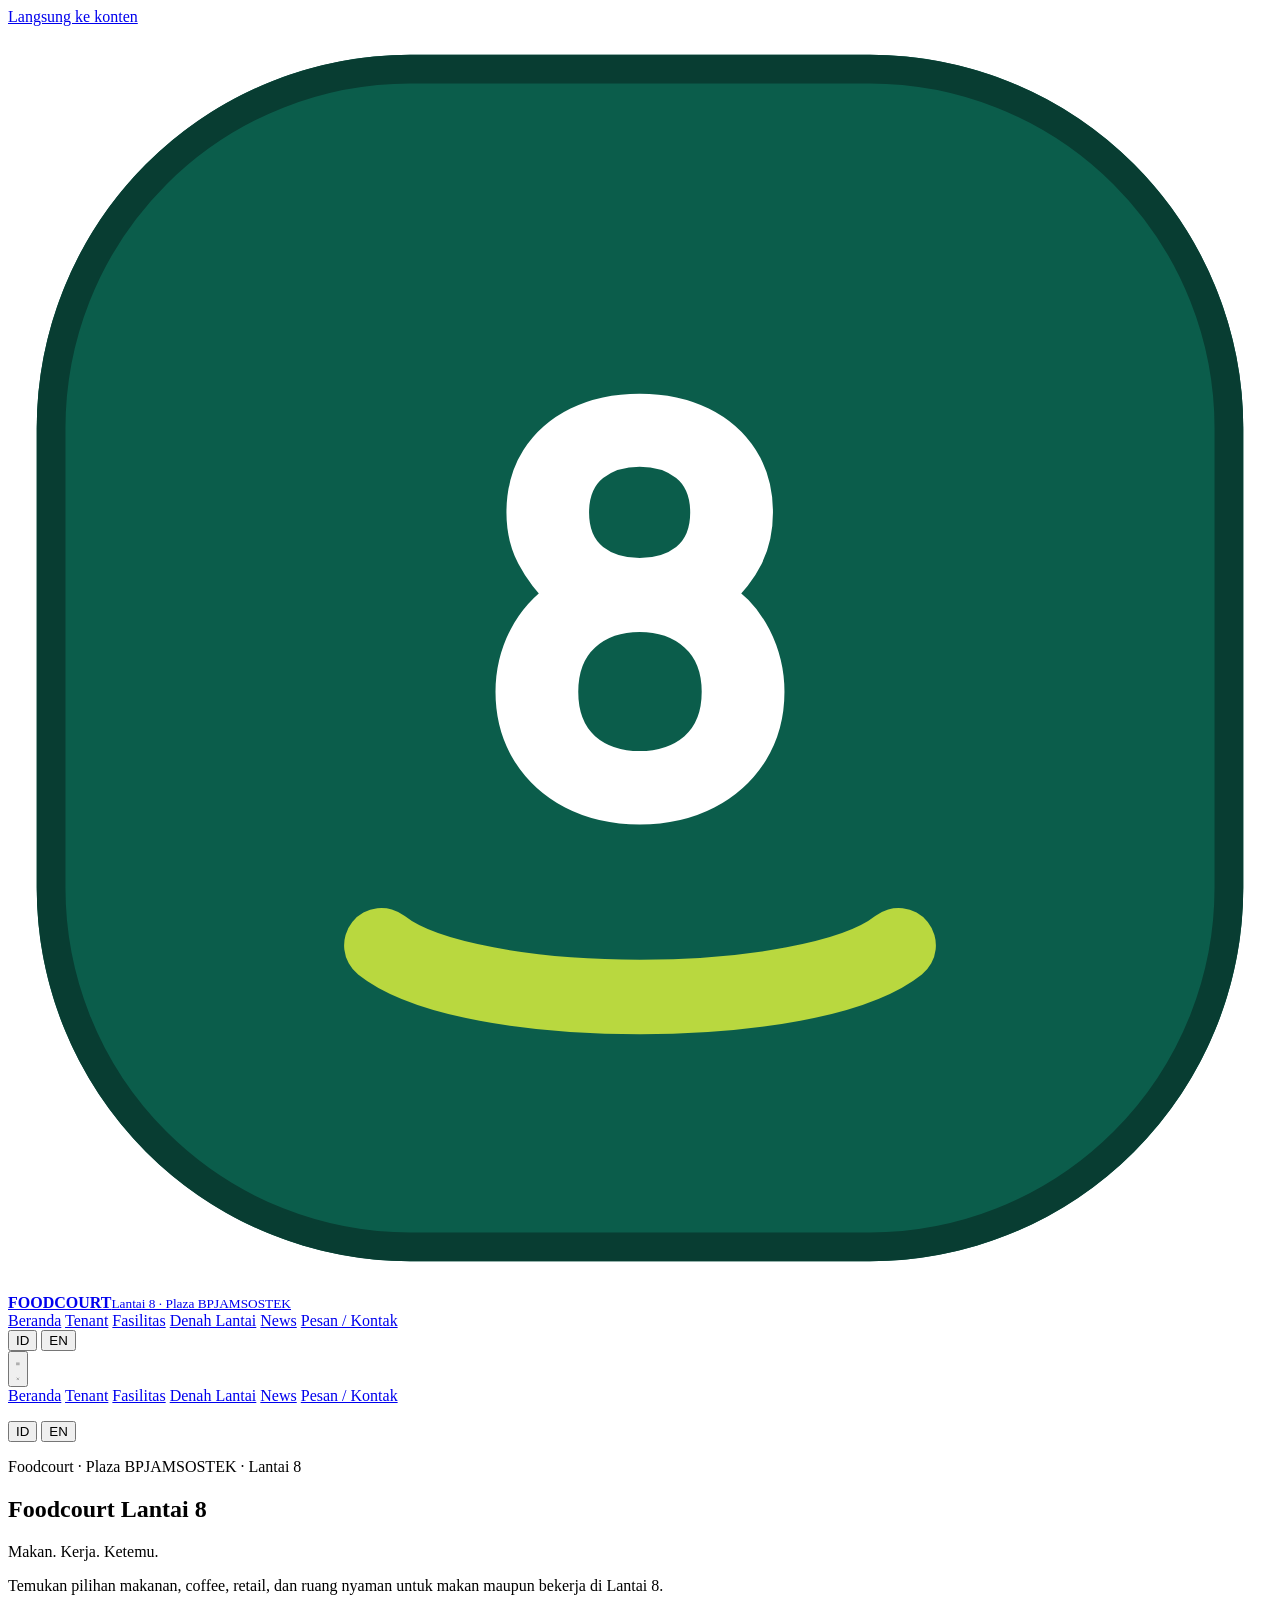
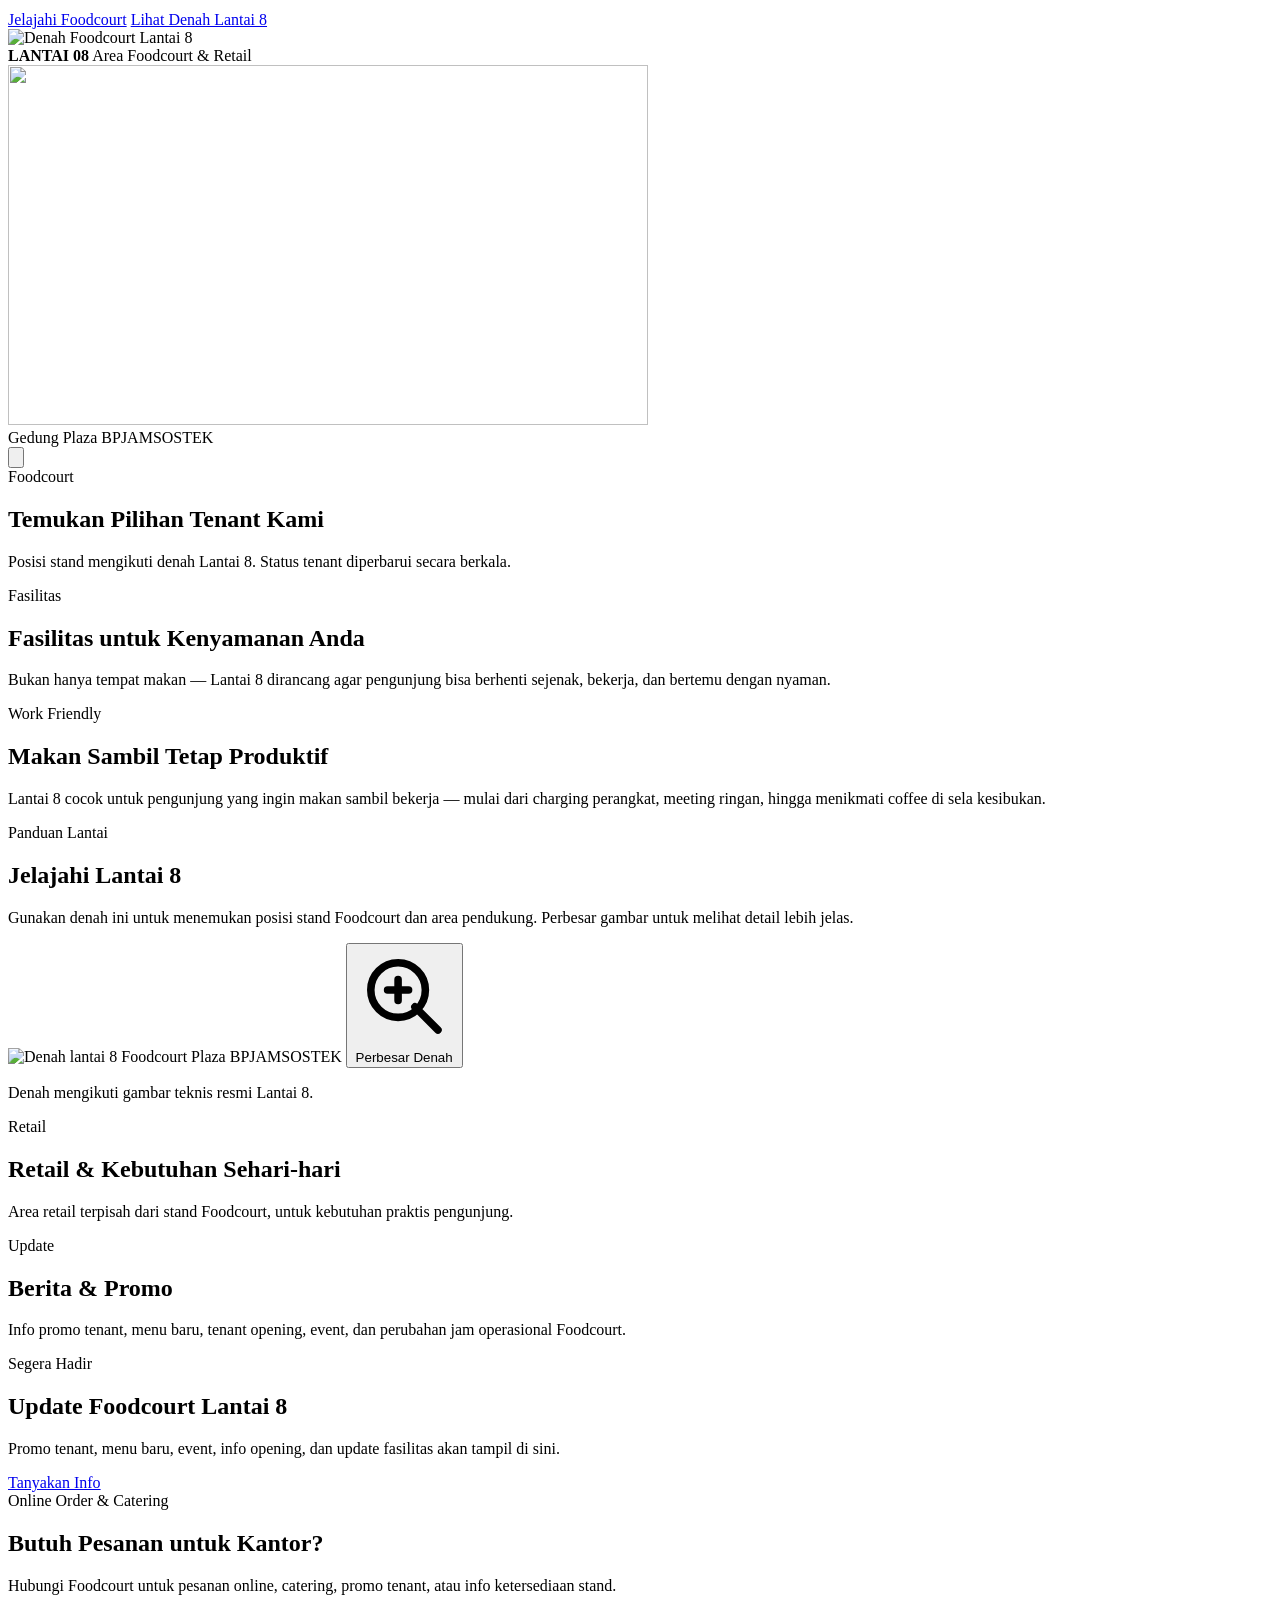
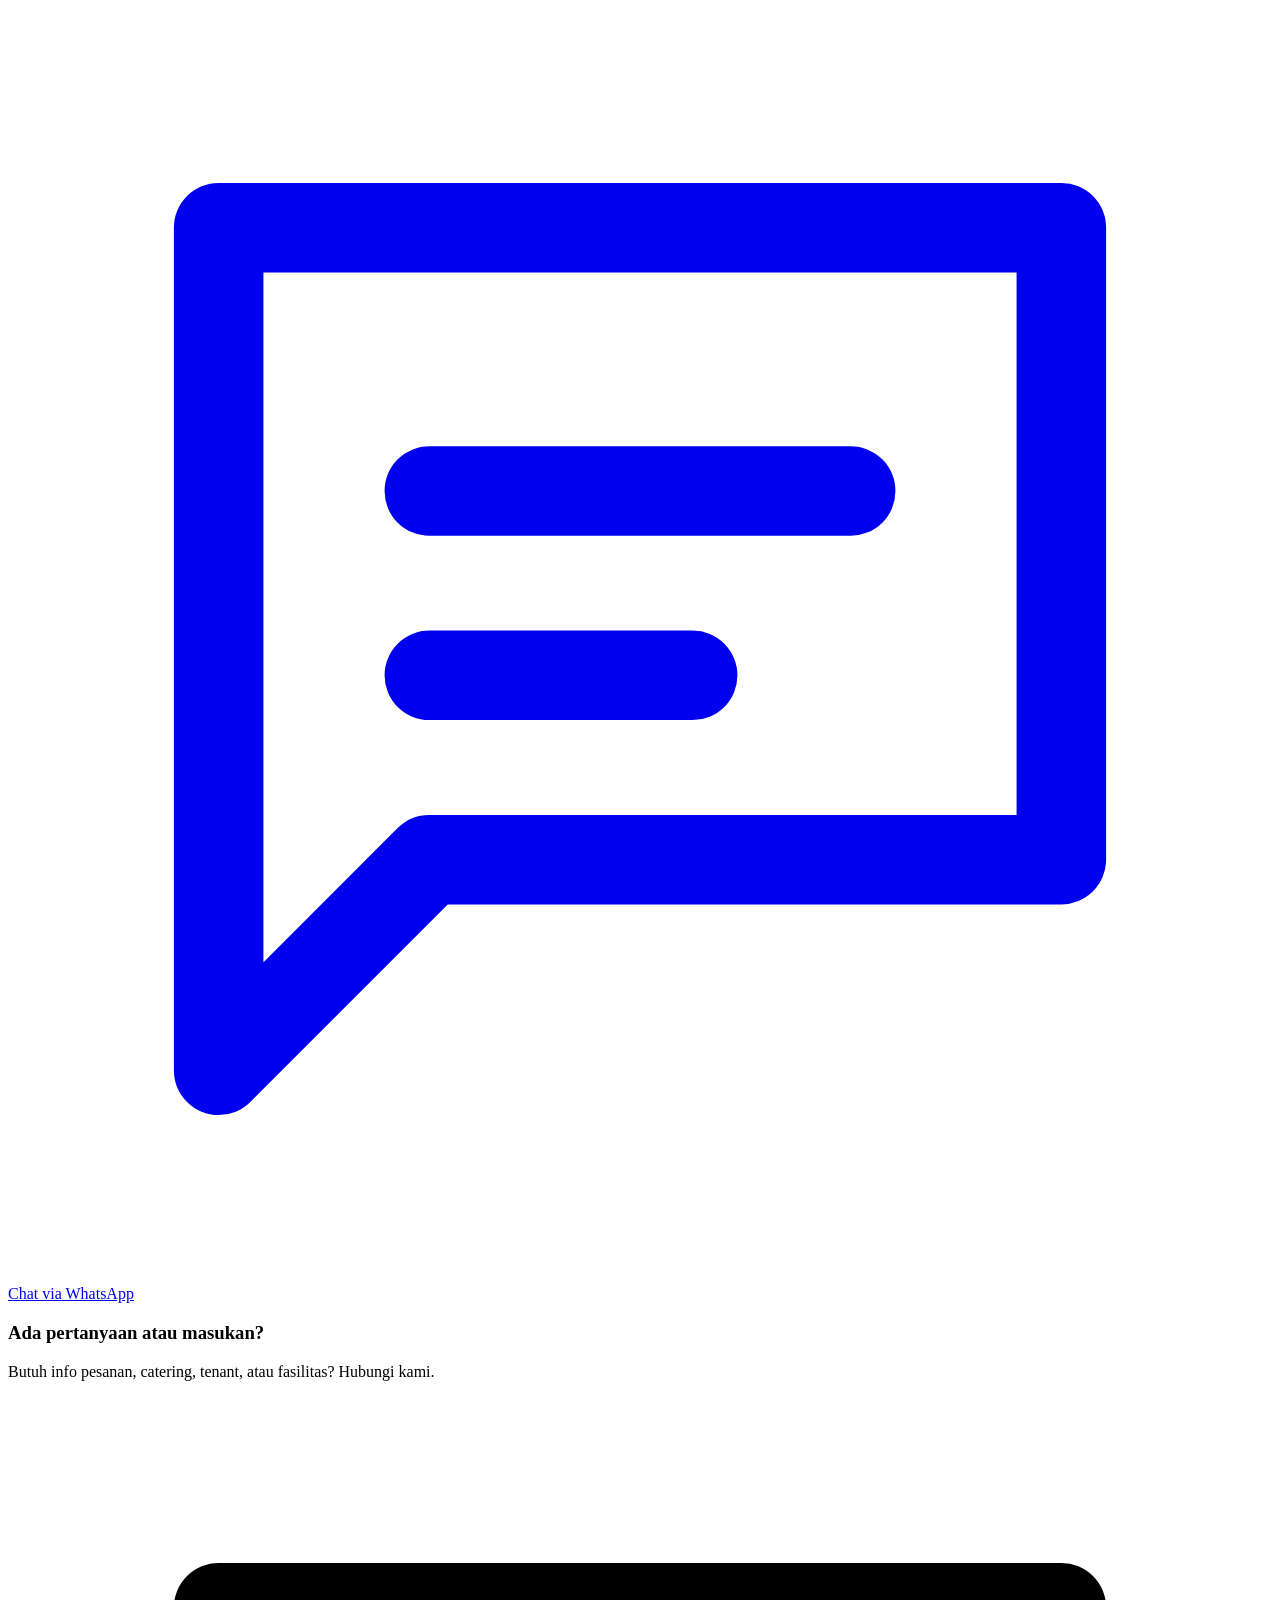
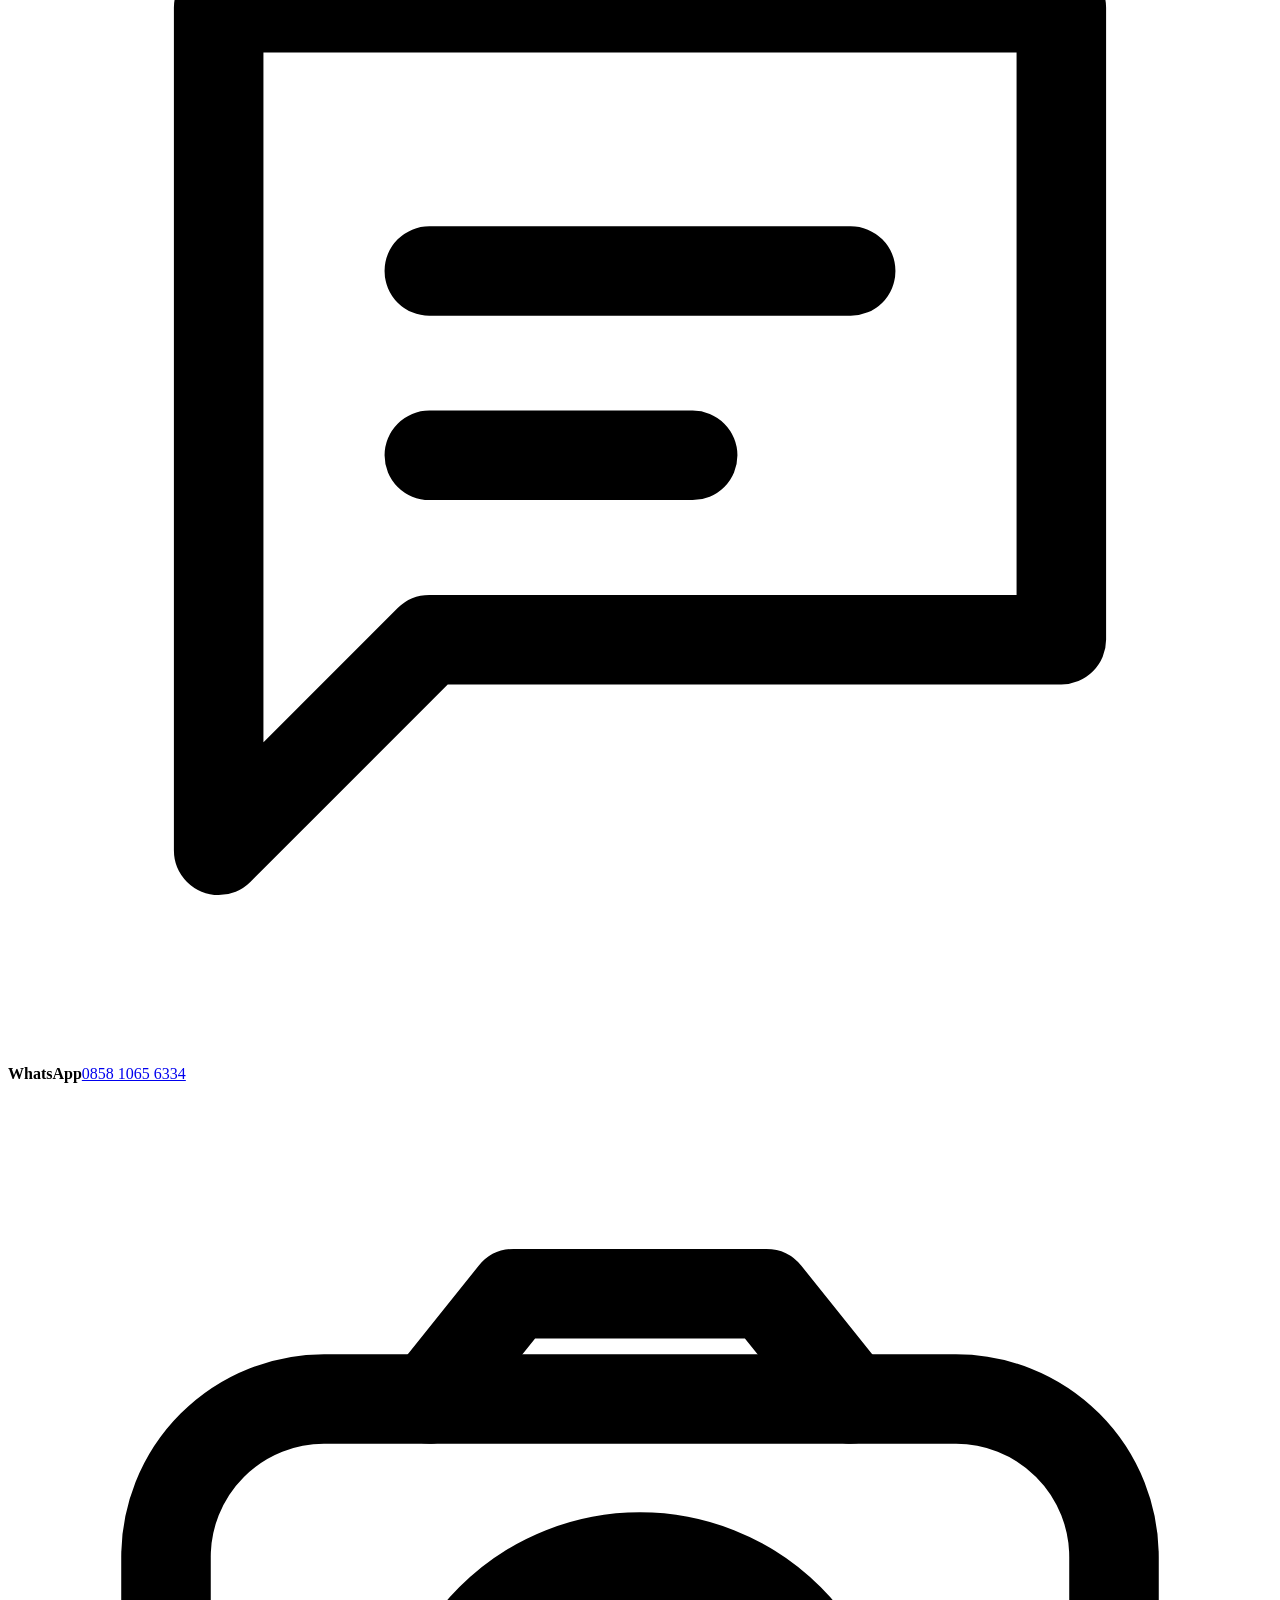
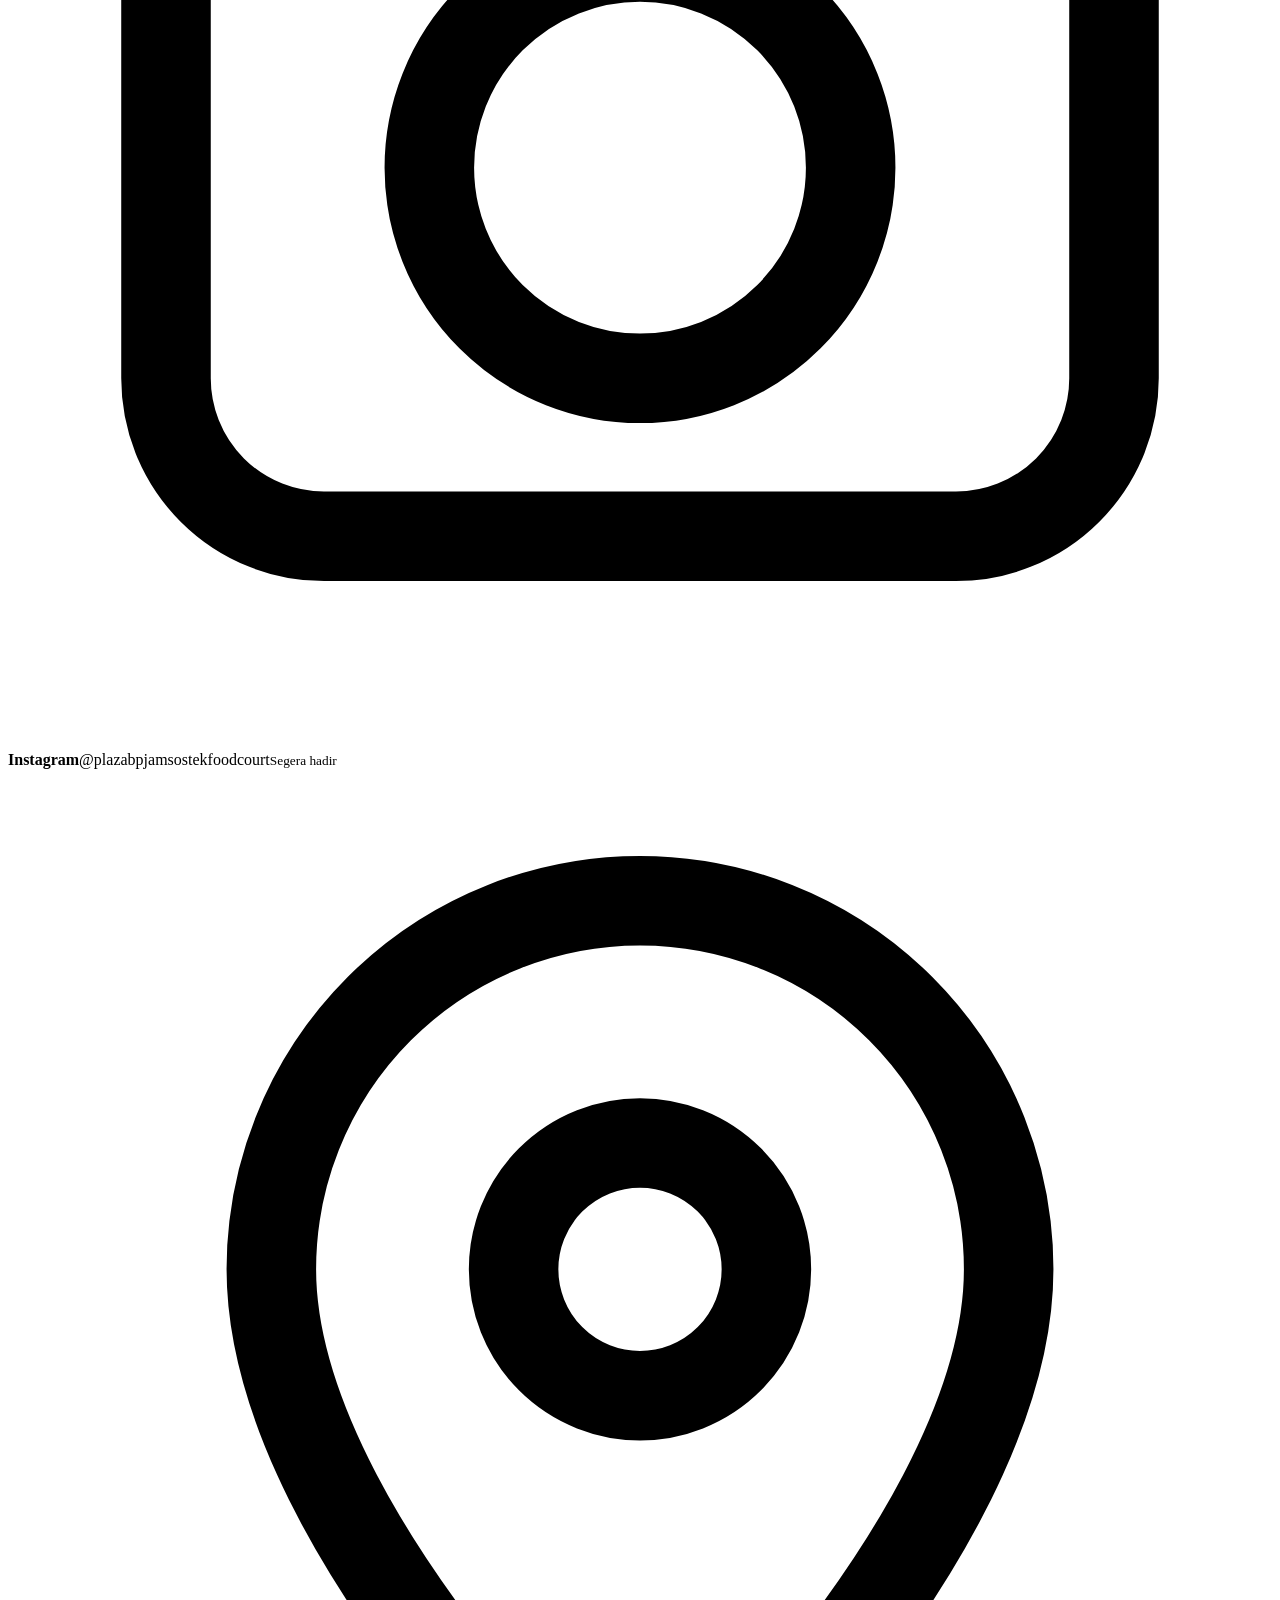
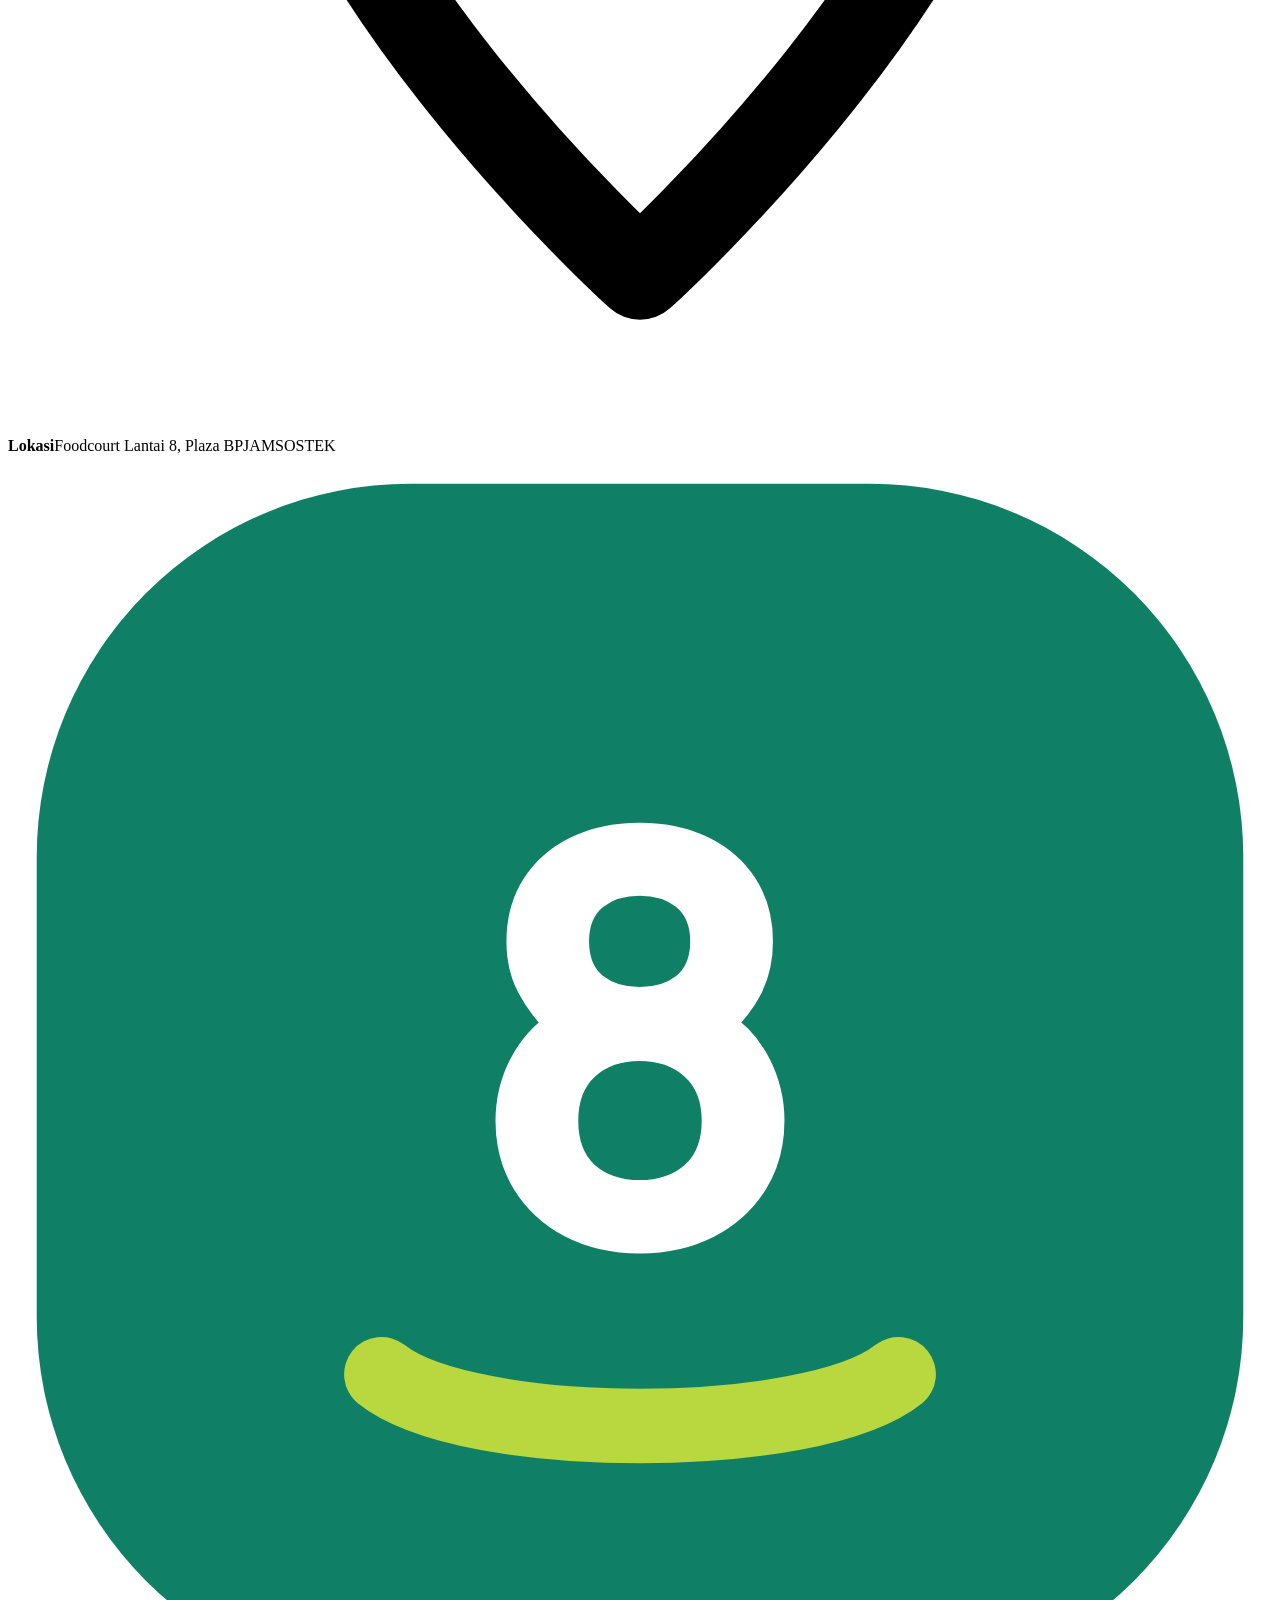
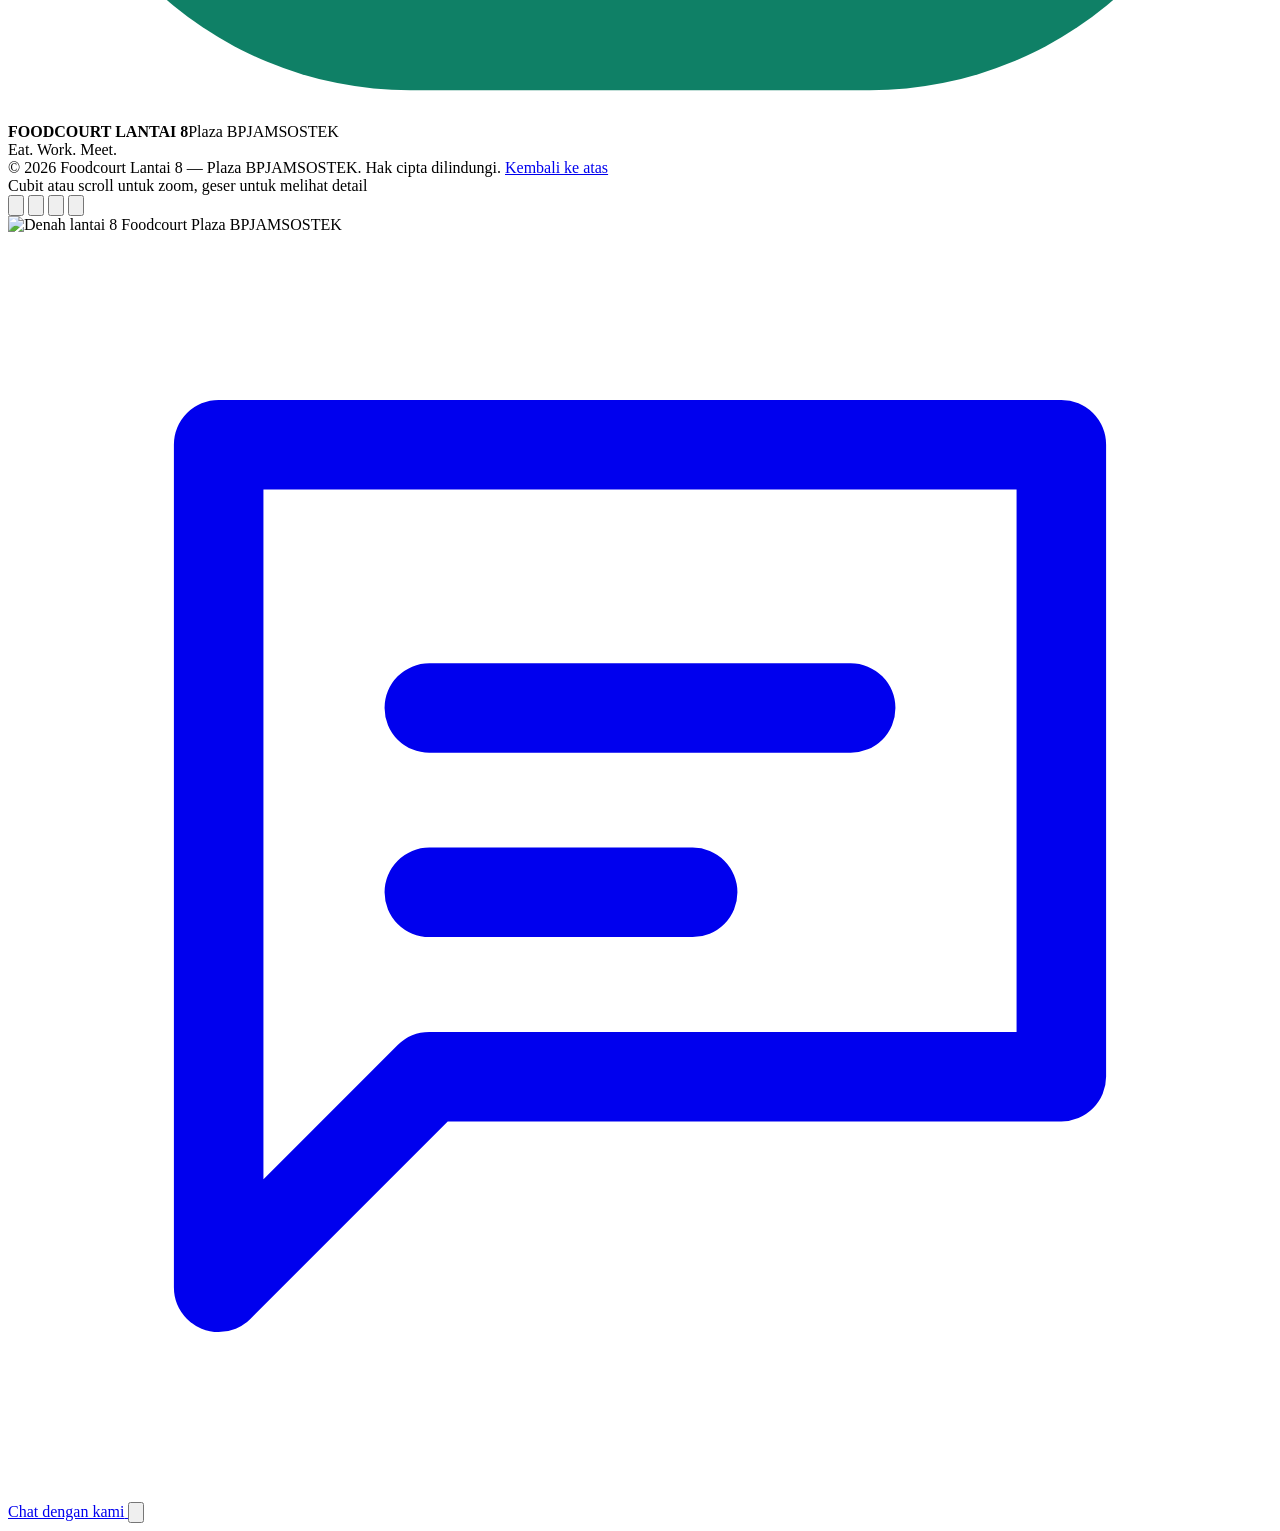
==== index.html @ 745da777 "Add files via upload" ====
<!doctype html>
<html lang="id">
<head>
<meta charset="UTF-8">
<meta name="viewport" content="width=device-width, initial-scale=1">
<meta name="theme-color" content="#0b5d4b">
<title>Foodcourt Lantai 8 | Plaza BPJAMSOSTEK</title>
<meta name="description" content="Temukan pilihan makanan, coffee, retail, dan ruang nyaman untuk makan maupun bekerja di Foodcourt Lantai 8, Plaza BPJAMSOSTEK.">

<meta property="og:type" content="website">
<meta property="og:title" content="Foodcourt Lantai 8 | Plaza BPJAMSOSTEK">
<meta property="og:description" content="Temukan pilihan makanan, coffee, retail, dan ruang nyaman untuk makan maupun bekerja di Foodcourt Lantai 8, Plaza BPJAMSOSTEK.">
<meta property="og:image" content="assets/og-image.jpg">
<meta property="og:locale" content="id_ID">
<meta property="og:locale:alternate" content="en_US">
<meta name="twitter:card" content="summary_large_image">
<meta name="twitter:title" content="Foodcourt Lantai 8 | Plaza BPJAMSOSTEK">
<meta name="twitter:description" content="Discover a variety of food, coffee, retail, and comfortable spaces to eat, work, and unwind on Level 8, Plaza BPJAMSOSTEK.">
<meta name="twitter:image" content="assets/og-image.jpg">

<link rel="icon" type="image/svg+xml" href="assets/favicon.svg">
<link rel="icon" type="image/png" sizes="32x32" href="assets/favicon-32.png">
<link rel="icon" type="image/png" sizes="192x192" href="assets/favicon-192.png">
<link rel="apple-touch-icon" href="assets/apple-touch-icon.png">

<link rel="preconnect" href="https://fonts.googleapis.com">
<link rel="preconnect" href="https://fonts.gstatic.com" crossorigin>
<link href="https://fonts.googleapis.com/css2?family=DM+Sans:wght@400;500;700&family=Manrope:wght@700;800&display=swap" rel="stylesheet">
<link rel="stylesheet" href="css/style.css">
</head>
<body>
<a class="skip-link" href="#main-content" data-i18n="skipLink">Langsung ke konten</a>

<header class="site-header">
  <div class="wrap nav">
    <a class="brand" href="#home" aria-label="Foodcourt Lantai 8">
      <svg class="mark" viewBox="0 0 44 44" xmlns="http://www.w3.org/2000/svg" aria-hidden="true">
        <rect x="1" y="1" width="42" height="42" rx="13" fill="#0b5d4b"/>
        <rect x="1.5" y="1.5" width="41" height="41" rx="12.5" fill="none" stroke="#083d32" stroke-width="1"/>
        <text x="22" y="27.5" text-anchor="middle" font-family="Manrope, sans-serif" font-weight="800" font-size="20" fill="#ffffff">8</text>
        <path d="M13 32c3 2.4 15 2.4 18 0" stroke="#b9d83f" stroke-width="2.6" stroke-linecap="round" fill="none"/>
      </svg>
      <span class="brand-text"><b>FOODCOURT</b><small data-i18n="hero.title">Lantai 8 · Plaza BPJAMSOSTEK</small></span>
    </a>

    <nav class="navLinks" aria-label="Main navigation">
      <a class="navLink" data-section="home" href="#home" data-i18n="nav.home">Beranda</a>
      <a class="navLink" data-section="tenants" href="#tenants" data-i18n="nav.tenants">Tenant</a>
      <a class="navLink" data-section="facilities" href="#facilities" data-i18n="nav.facilities">Fasilitas</a>
      <a class="navLink" data-section="floor" href="#floor" data-i18n="nav.floorGuide">Denah Lantai</a>
      <a class="navLink" data-section="news" href="#news" data-i18n="nav.news">News</a>
      <a class="btn primary" href="#contact" data-i18n="nav.contact">Pesan / Kontak</a>
    </nav>

    <div class="navRight">
      <div class="langSwitch" role="group" aria-label="Language / Bahasa">
        <button class="langBtn" type="button" data-lang="id" aria-pressed="true">ID</button>
        <button class="langBtn" type="button" data-lang="en" aria-pressed="false">EN</button>
      </div>
      <button class="hamb" type="button" id="hambBtn" aria-expanded="false" aria-controls="mobileNav" data-i18n-aria="nav.openMenu" aria-label="Buka menu navigasi">
        <svg class="icon icon-menu" viewBox="0 0 24 24" fill="none" stroke="currentColor" stroke-width="1.8" stroke-linecap="round"><line x1="3" y1="6" x2="21" y2="6"/><line x1="3" y1="12" x2="21" y2="12"/><line x1="3" y1="18" x2="21" y2="18"/></svg>
        <svg class="icon icon-close" viewBox="0 0 24 24" fill="none" stroke="currentColor" stroke-width="1.8" stroke-linecap="round"><line x1="6" y1="6" x2="18" y2="18"/><line x1="18" y1="6" x2="6" y2="18"/></svg>
      </button>
    </div>
  </div>
</header>

<nav id="mobileNav" aria-label="Mobile navigation">
  <a href="#home" data-i18n="nav.home">Beranda</a>
  <a href="#tenants" data-i18n="nav.tenants">Tenant</a>
  <a href="#facilities" data-i18n="nav.facilities">Fasilitas</a>
  <a href="#floor" data-i18n="nav.floorGuide">Denah Lantai</a>
  <a href="#news" data-i18n="nav.news">News</a>
  <a class="btn primary block mobileCta" href="#contact" data-i18n="nav.contact">Pesan / Kontak</a>
  <div class="langSwitch" role="group" aria-label="Language / Bahasa" style="margin-top:16px;align-self:flex-start">
    <button class="langBtn" type="button" data-lang="id" aria-pressed="true">ID</button>
    <button class="langBtn" type="button" data-lang="en" aria-pressed="false">EN</button>
  </div>
</nav>
<div id="navBackdrop"></div>

<main id="main-content">

  <section class="hero" id="home">
    <div class="wrap heroGrid">
      <div>
        <p class="eyebrow"><span class="dot"></span><span data-i18n="hero.eyebrow">Foodcourt · Plaza BPJAMSOSTEK · Lantai 8</span></p>
        <h1 class="hero-title" data-i18n="hero.title">Foodcourt Lantai 8</h1>
        <p class="hero-tagline" data-i18n="hero.tagline">Makan. Kerja. Ketemu.</p>
        <p class="lead" data-i18n="hero.lead">Temukan pilihan makanan, coffee, retail, dan ruang nyaman untuk makan maupun bekerja di Lantai 8.</p>
        <div class="heroBtns">
          <a class="btn primary" href="#tenants" data-i18n="hero.ctaPrimary">Jelajahi Foodcourt</a>
          <a class="btn secondary" href="#floor" data-i18n="hero.ctaSecondary">Lihat Denah Lantai 8</a>
        </div>
        <div id="heroPills"></div>
      </div>

      <div class="heroVisual">
        <div class="heroCard">
          <img id="heroFloorImg" src="assets/floorplan-lantai-8.jpg" data-i18n-alt="hero.imageAlt" alt="Denah Foodcourt Lantai 8" data-open-floor loading="eager" fetchpriority="high" width="1414" height="2000">
          <div class="floatBadge">
            <b data-i18n="hero.imageBadgeTitle">LANTAI 08</b>
            <span data-i18n="hero.imageBadgeSub">Area Foodcourt &amp; Retail</span>
          </div>
        </div>
        <div class="towerCard" id="towerCard" data-src="assets/tower-teaser.mp4">
          <img src="assets/tower-poster.jpg" alt="" loading="lazy" width="640" height="360">
          <div class="towerOverlay"><span data-i18n="hero.towerLabel">Gedung Plaza BPJAMSOSTEK</span></div>
          <button class="towerPlayBtn" type="button" id="towerPlay" data-i18n-aria="hero.towerPlay" aria-label="Putar video">
            <svg class="icon" viewBox="0 0 24 24" fill="currentColor" aria-hidden="true"><path d="M8 5.5v13l11-6.5-11-6.5Z"/></svg>
          </button>
        </div>
      </div>
    </div>
  </section>

  <section id="tenants">
    <div class="wrap">
      <div class="sectionHead">
        <div><span class="tag" data-i18n="tenant.tag">Foodcourt</span><h2 data-i18n="tenant.title">Temukan Pilihan Tenant Kami</h2></div>
        <p data-i18n="tenant.desc">Posisi stand mengikuti denah Lantai 8. Status tenant diperbarui secara berkala.</p>
      </div>
      <div class="cards" id="tenantGrid"></div>
    </div>
  </section>

  <section id="facilities" class="alt">
    <div class="wrap">
      <div class="sectionHead">
        <div><span class="tag" data-i18n="facilities.tag">Fasilitas</span><h2 data-i18n="facilities.title">Fasilitas untuk Kenyamanan Anda</h2></div>
        <p data-i18n="facilities.desc">Bukan hanya tempat makan — Lantai 8 dirancang agar pengunjung bisa berhenti sejenak, bekerja, dan bertemu dengan nyaman.</p>
      </div>
      <div class="facilityGrid" id="facilityGrid"></div>
    </div>
  </section>

  <section id="work">
    <div class="wrap">
      <div class="workPanel">
        <div>
          <span class="tag" data-i18n="work.tag">Work Friendly</span>
          <h2 data-i18n="work.title">Makan Sambil Tetap Produktif</h2>
          <p data-i18n="work.desc">Lantai 8 cocok untuk pengunjung yang ingin makan sambil bekerja — mulai dari charging perangkat, meeting ringan, hingga menikmati coffee di sela kesibukan.</p>
        </div>
        <ul id="workPerks"></ul>
      </div>
    </div>
  </section>

  <section id="floor" class="alt">
    <div class="wrap">
      <div class="sectionHead">
        <div><span class="tag" data-i18n="floor.tag">Panduan Lantai</span><h2 data-i18n="floor.title">Jelajahi Lantai 8</h2></div>
        <p data-i18n="floor.desc">Gunakan denah ini untuk menemukan posisi stand Foodcourt dan area pendukung. Perbesar gambar untuk melihat detail lebih jelas.</p>
      </div>
      <div class="floorLayout">
        <div class="floorCard">
          <img src="assets/floorplan-lantai-8.jpg" data-i18n-alt="hero.imageAlt" alt="Denah lantai 8 Foodcourt Plaza BPJAMSOSTEK" data-open-floor loading="lazy" width="1414" height="2000">
          <button class="floorZoomHint" type="button" data-open-floor>
            <svg class="icon" viewBox="0 0 24 24" fill="none" stroke="currentColor" stroke-width="1.8" stroke-linecap="round" stroke-linejoin="round" aria-hidden="true"><circle cx="10.5" cy="10.5" r="6.5"/><path d="M14.5 14.5 20 20"/><path d="M10.5 8v5M8 10.5h5"/></svg>
            <span data-i18n="floor.zoom">Perbesar Denah</span>
          </button>
        </div>
        <div class="floorSide">
          <div id="floorLegend"></div>
          <p class="floorNote" data-i18n="floor.note">Denah mengikuti gambar teknis resmi Lantai 8.</p>
        </div>
      </div>
    </div>
  </section>

  <section id="retail">
    <div class="wrap">
      <div class="sectionHead">
        <div><span class="tag" data-i18n="retail.tag">Retail</span><h2 data-i18n="retail.title">Retail &amp; Kebutuhan Sehari-hari</h2></div>
        <p data-i18n="retail.desc">Area retail terpisah dari stand Foodcourt, untuk kebutuhan praktis pengunjung.</p>
      </div>
      <div class="cards" id="retailGrid"></div>
    </div>
  </section>

  <section id="news" class="alt">
    <div class="wrap">
      <div class="sectionHead">
        <div><span class="tag" data-i18n="news.tag">Update</span><h2 data-i18n="news.title">Berita &amp; Promo</h2></div>
        <p data-i18n="news.desc">Info promo tenant, menu baru, tenant opening, event, dan perubahan jam operasional Foodcourt.</p>
      </div>
      <div class="news">
        <article class="newsMain">
          <span class="tag" data-i18n="news.mainBadge">Segera Hadir</span>
          <h2 data-i18n="news.mainTitle">Update Foodcourt Lantai 8</h2>
          <p data-i18n="news.mainDesc">Promo tenant, menu baru, event, info opening, dan update fasilitas akan tampil di sini.</p>
          <a class="btn secondary" href="#contact" data-i18n="news.mainCta">Tanyakan Info</a>
        </article>
        <div class="newsList" id="newsList"></div>
      </div>
    </div>
  </section>

  <section id="contact">
    <div class="wrap orderGrid">
      <div>
        <span class="tag" data-i18n="order.tag">Online Order &amp; Catering</span>
        <h2 data-i18n="order.title">Butuh Pesanan untuk Kantor?</h2>
        <p class="lead" style="font-size:16px" data-i18n="order.desc">Hubungi Foodcourt untuk pesanan online, catering, promo tenant, atau info ketersediaan stand.</p>
        <ul id="orderList"></ul>
        <div class="heroBtns" style="margin-top:22px">
          <a class="btn whatsapp" data-wa-link href="https://wa.me/6285810656334" target="_blank" rel="noopener">
            <svg class="icon" viewBox="0 0 24 24" fill="none" stroke="currentColor" stroke-width="1.7" stroke-linecap="round" stroke-linejoin="round" aria-hidden="true"><path d="M4 4h16v12H8l-4 4V4Z"/><path d="M8 9h8M8 12.5h5"/></svg>
            <span data-i18n="order.cta">Chat via WhatsApp</span>
          </a>
        </div>
      </div>

      <div class="contactCard">
        <h3 data-i18n="contact.title">Ada pertanyaan atau masukan?</h3>
        <p data-i18n="contact.desc">Butuh info pesanan, catering, tenant, atau fasilitas? Hubungi kami.</p>

        <div class="contactLine">
          <svg class="icon" viewBox="0 0 24 24" fill="none" stroke="currentColor" stroke-width="1.7" stroke-linecap="round" stroke-linejoin="round" aria-hidden="true"><path d="M4 4h16v12H8l-4 4V4Z"/><path d="M8 9h8M8 12.5h5"/></svg>
          <div><strong data-i18n="contact.whatsapp">WhatsApp</strong><a data-wa-link data-wa-display href="https://wa.me/6285810656334" target="_blank" rel="noopener">0858 1065 6334</a></div>
        </div>
        <div class="contactLine">
          <svg class="icon" viewBox="0 0 24 24" fill="none" stroke="currentColor" stroke-width="1.7" stroke-linecap="round" stroke-linejoin="round" aria-hidden="true"><rect x="3" y="6" width="18" height="14" rx="3"/><circle cx="12" cy="13" r="4"/><path d="M8 6l1.6-2h4.8L16 6"/></svg>
          <div><strong data-i18n="contact.instagram">Instagram</strong><span data-ig-handle>@plazabpjamsostekfoodcourt</span><small data-i18n="contact.instagramStatus">Segera hadir</small></div>
        </div>
        <div class="contactLine">
          <svg class="icon" viewBox="0 0 24 24" fill="none" stroke="currentColor" stroke-width="1.7" stroke-linecap="round" stroke-linejoin="round" aria-hidden="true"><path d="M12 21s7-6.3 7-11.5A7 7 0 0 0 5 9.5C5 14.7 12 21 12 21Z"/><circle cx="12" cy="9.5" r="2.4"/></svg>
          <div><strong data-i18n="contact.location">Lokasi</strong><span data-i18n="contact.locationValue">Foodcourt Lantai 8, Plaza BPJAMSOSTEK</span></div>
        </div>
      </div>
    </div>
  </section>

</main>

<footer class="site-footer">
  <div class="wrap">
    <div class="footerGrid">
      <div class="footer-brand">
        <svg class="mark" viewBox="0 0 44 44" xmlns="http://www.w3.org/2000/svg" aria-hidden="true">
          <rect x="1" y="1" width="42" height="42" rx="13" fill="#0f8066"/>
          <text x="22" y="27.5" text-anchor="middle" font-family="Manrope, sans-serif" font-weight="800" font-size="20" fill="#ffffff">8</text>
          <path d="M13 32c3 2.4 15 2.4 18 0" stroke="#b9d83f" stroke-width="2.6" stroke-linecap="round" fill="none"/>
        </svg>
        <div><b>FOODCOURT LANTAI 8</b><span>Plaza BPJAMSOSTEK</span></div>
      </div>
      <div class="footer-tagline" data-i18n="footer.tagline">Eat. Work. Meet.</div>
    </div>
    <div class="footer-bottom">
      <span>&copy; <span id="footerYear">2026</span> Foodcourt Lantai 8 — Plaza BPJAMSOSTEK. <span data-i18n="footer.rights">Hak cipta dilindungi.</span></span>
      <a href="#home" data-i18n="footer.backToTop">Kembali ke atas</a>
    </div>
  </div>
</footer>

<div id="floorViewer" aria-hidden="true" role="dialog" aria-modal="true" aria-label="Floor plan viewer">
  <div class="floorViewerBar wrap">
    <span class="floorViewerHint" data-i18n="floor.hint">Cubit atau scroll untuk zoom, geser untuk melihat detail</span>
    <div class="floorControls">
      <button class="floorCtrlBtn" type="button" id="floorZoomOut" data-i18n-aria="floor.zoomOut" aria-label="Perkecil">
        <svg class="icon" viewBox="0 0 24 24" fill="none" stroke="currentColor" stroke-width="1.8" stroke-linecap="round" stroke-linejoin="round"><circle cx="10.5" cy="10.5" r="6.5"/><path d="M14.5 14.5 20 20"/><path d="M8 10.5h5"/></svg>
      </button>
      <button class="floorCtrlBtn" type="button" id="floorZoomIn" data-i18n-aria="floor.zoomIn" aria-label="Perbesar">
        <svg class="icon" viewBox="0 0 24 24" fill="none" stroke="currentColor" stroke-width="1.8" stroke-linecap="round" stroke-linejoin="round"><circle cx="10.5" cy="10.5" r="6.5"/><path d="M14.5 14.5 20 20"/><path d="M10.5 8v5M8 10.5h5"/></svg>
      </button>
      <button class="floorCtrlBtn" type="button" id="floorReset" data-i18n-aria="floor.reset" aria-label="Reset">
        <svg class="icon" viewBox="0 0 24 24" fill="none" stroke="currentColor" stroke-width="1.8" stroke-linecap="round" stroke-linejoin="round"><path d="M3 12a9 9 0 1 1 3 6.7"/><path d="M3 21v-6h6"/></svg>
      </button>
      <button class="floorCtrlBtn" type="button" id="floorClose" data-i18n-aria="floor.close" aria-label="Tutup">
        <svg class="icon" viewBox="0 0 24 24" fill="none" stroke="currentColor" stroke-width="1.8" stroke-linecap="round"><line x1="6" y1="6" x2="18" y2="18"/><line x1="18" y1="6" x2="6" y2="18"/></svg>
      </button>
    </div>
  </div>
  <div id="floorStage">
    <img id="floorViewerImg" src="assets/floorplan-lantai-8.jpg" data-i18n-alt="hero.imageAlt" alt="Denah lantai 8 Foodcourt Plaza BPJAMSOSTEK" draggable="false">
  </div>
</div>

<a class="waFloat" data-wa-link href="https://wa.me/6285810656334" target="_blank" rel="noopener" data-i18n-aria="whatsappFloat.label" aria-label="Chat dengan kami">
  <svg class="icon" viewBox="0 0 24 24" fill="none" stroke="currentColor" stroke-width="1.7" stroke-linecap="round" stroke-linejoin="round" aria-hidden="true"><path d="M4 4h16v12H8l-4 4V4Z"/><path d="M8 9h8M8 12.5h5"/></svg>
  <span data-i18n="whatsappFloat.label">Chat dengan kami</span>
</a>

<button id="backToTop" type="button" data-i18n-aria="footer.backToTop" aria-label="Kembali ke atas">
  <svg class="icon" viewBox="0 0 24 24" fill="none" stroke="currentColor" stroke-width="1.8" stroke-linecap="round" stroke-linejoin="round" aria-hidden="true"><path d="M12 19V5"/><path d="M6 11l6-6 6 6"/></svg>
</button>

<script src="js/data.js" defer></script>
<script src="js/translations.js" defer></script>
<script src="js/main.js" defer></script>
</body>
</html>
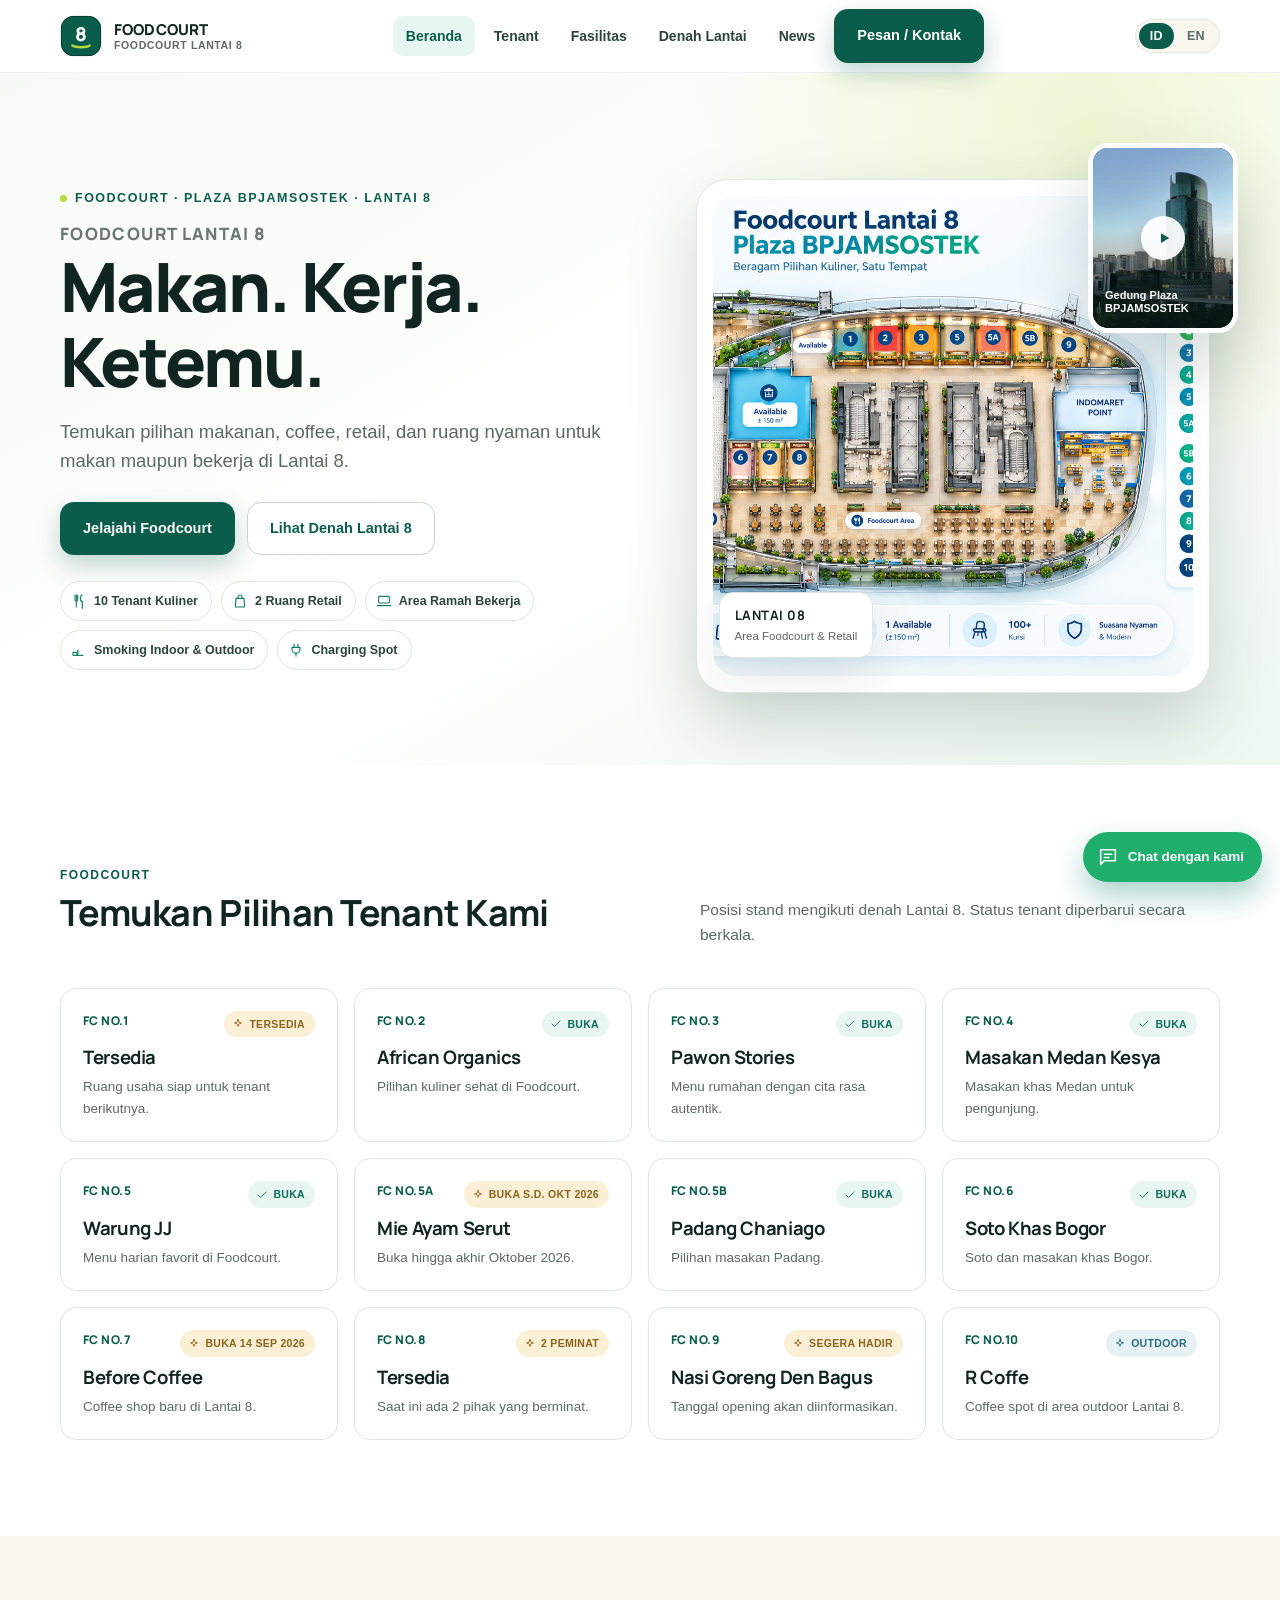
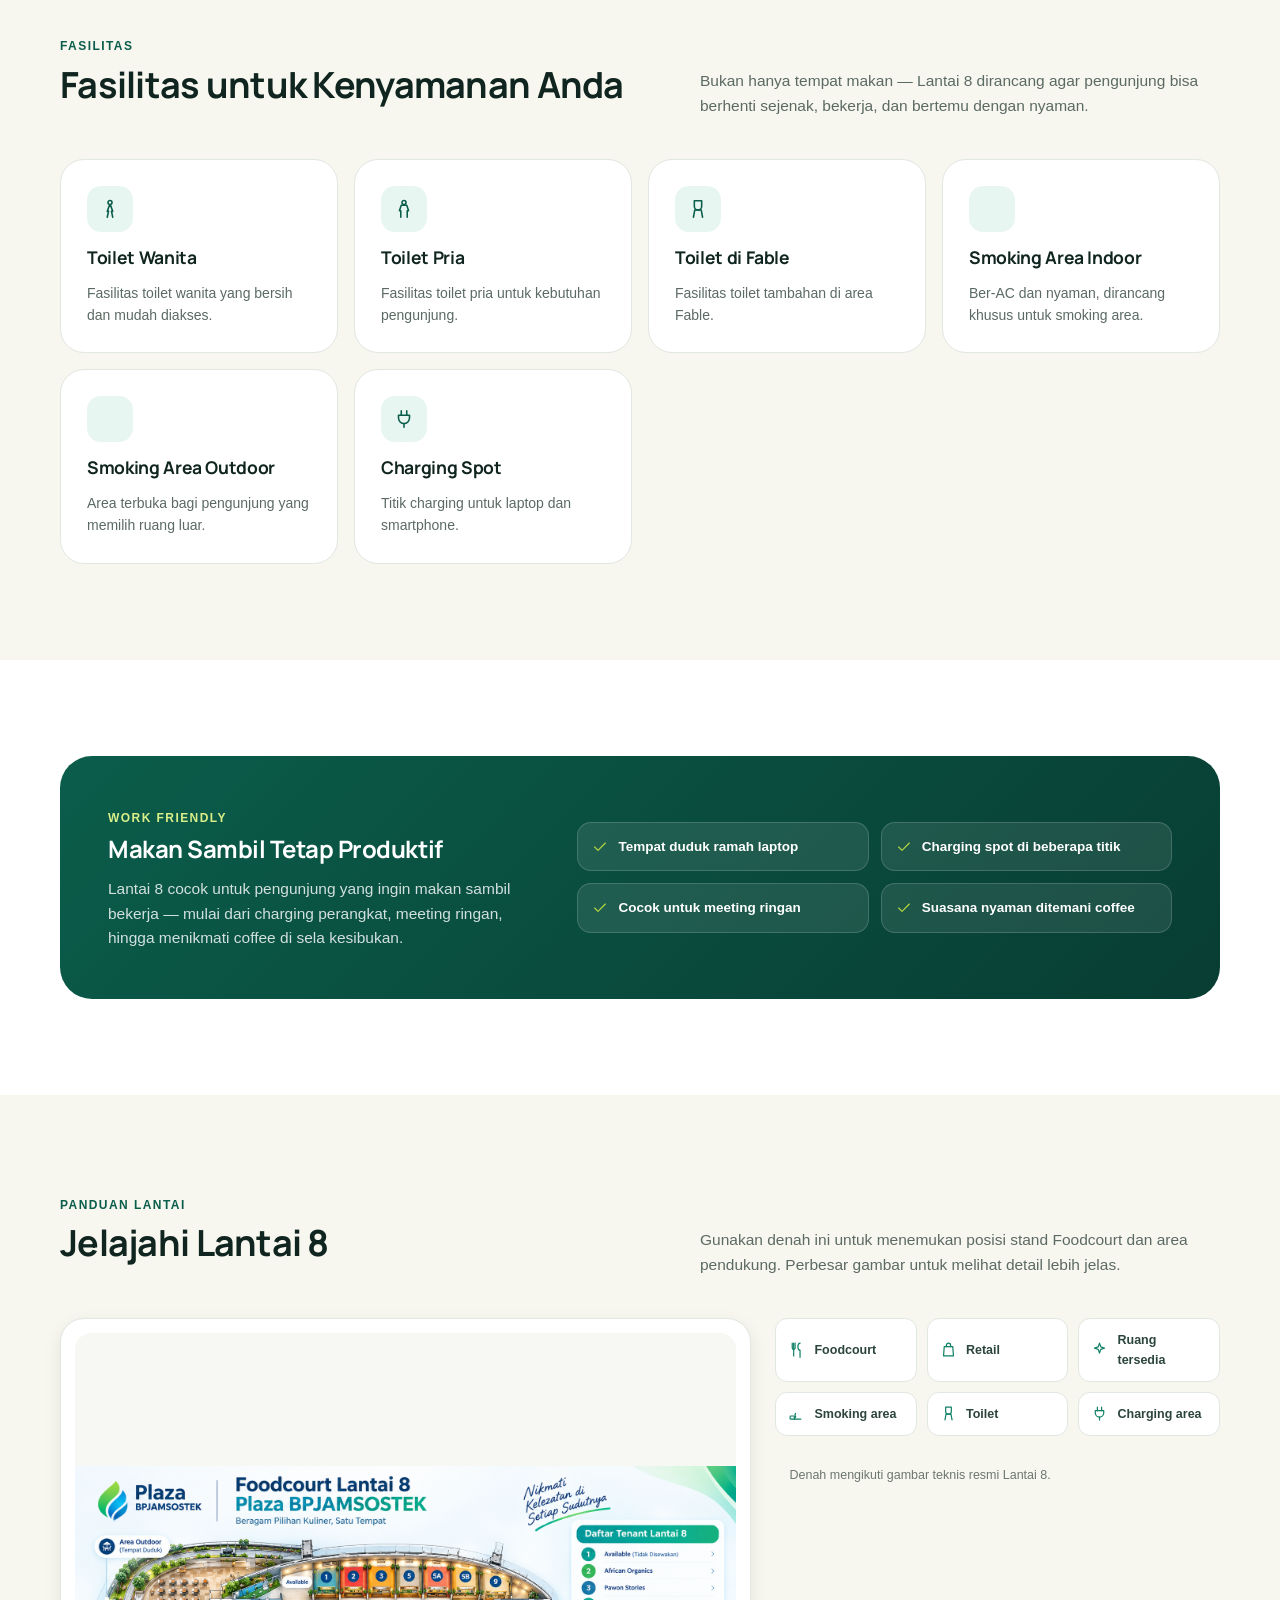
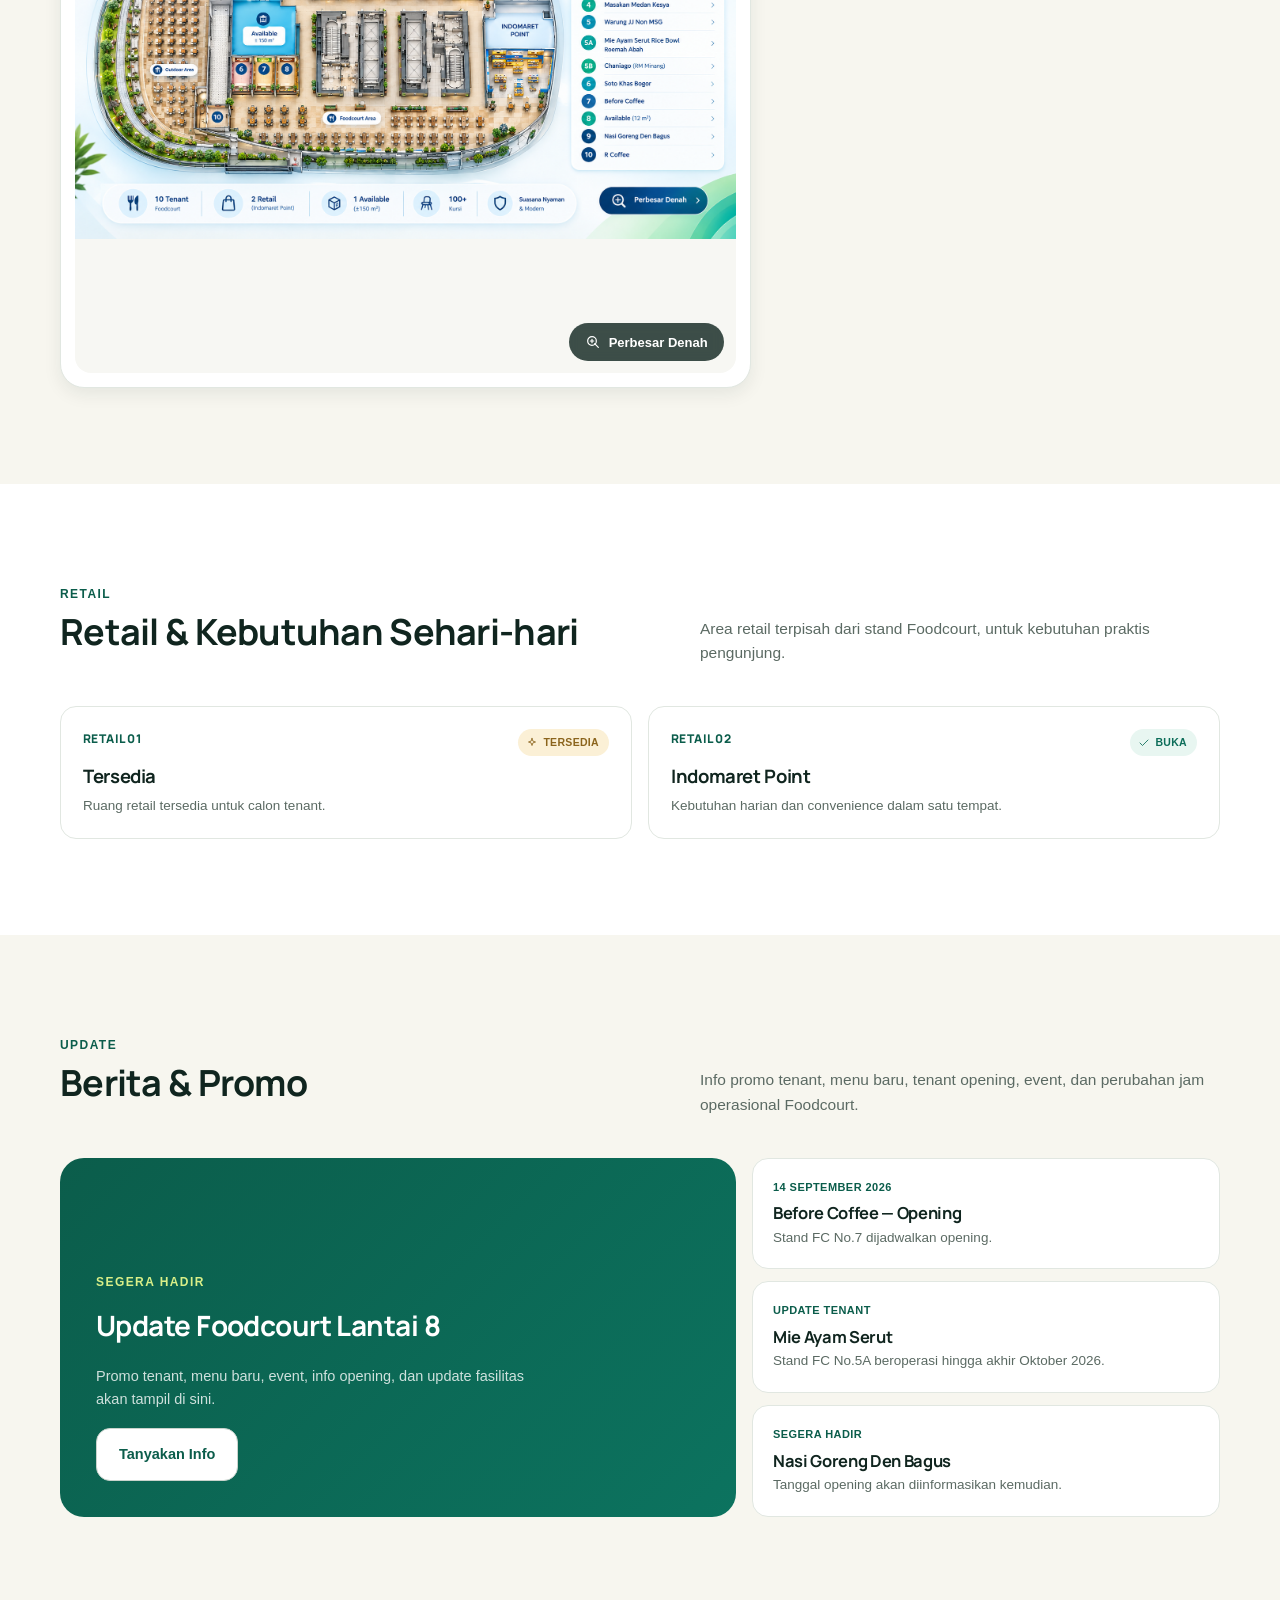
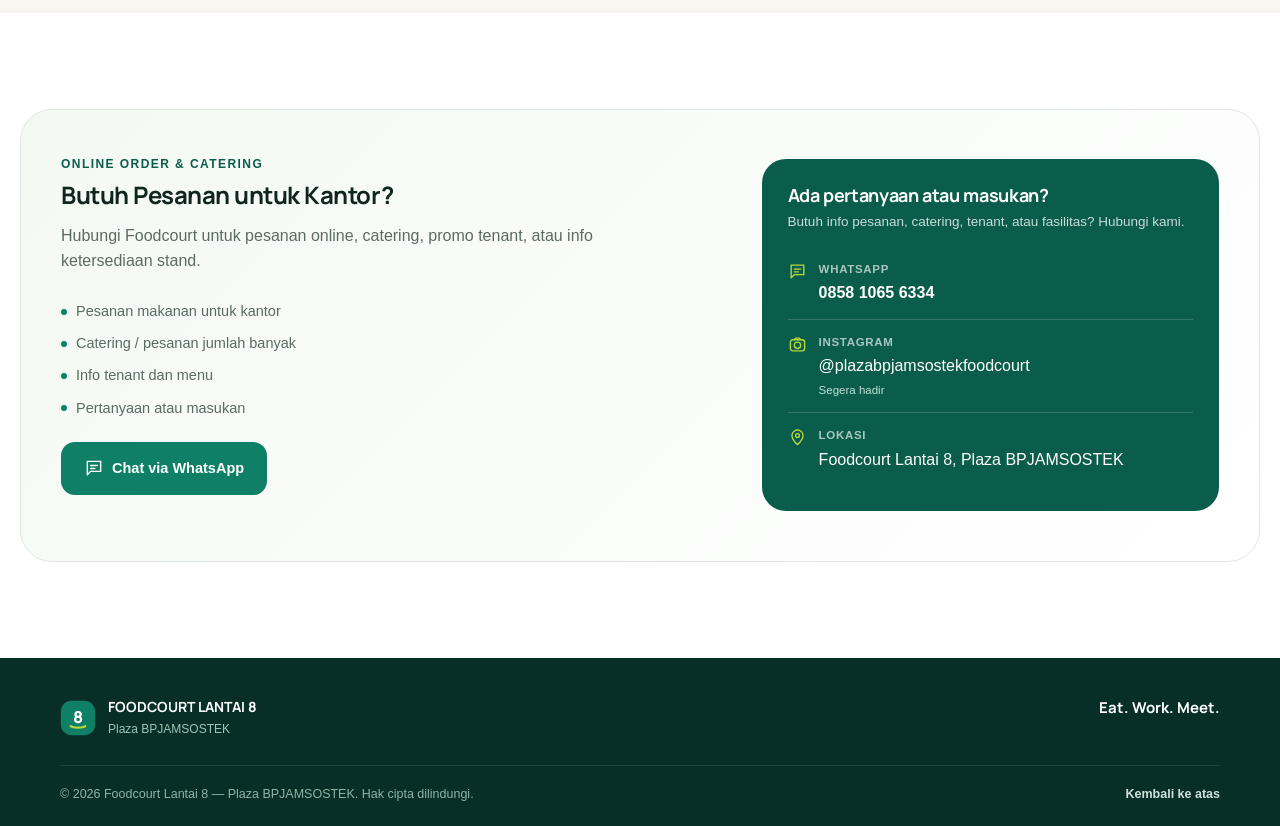
==== commit 515335dd: "Update index.html" ====
--- a/index.html
+++ b/index.html
@@ -15,7 +15,7 @@
 <meta property="og:locale:alternate" content="en_US">
 <meta name="twitter:card" content="summary_large_image">
 <meta name="twitter:title" content="Foodcourt Lantai 8 | Plaza BPJAMSOSTEK">
-<meta name="twitter:description" content="Discover a variety of food, coffee, retail, and comfortable spaces to eat, work, and unwind on Level 8, Plaza BPJAMSOSTEK.">
+<meta name="twitter:description" content="Discover a variety of food, coffee, retail, and comfortable spaces to eat, work, and unwind on 8 Floor, Plaza BPJAMSOSTEK.">
 <meta name="twitter:image" content="assets/og-image.jpg">
 
 <link rel="icon" type="image/svg+xml" href="assets/favicon.svg">
--- a/css/style.css
+++ b/css/style.css
@@ -0,0 +1,458 @@
+/* =========================================================
+   FOODCOURT LANTAI 8 — STYLESHEET
+   Design tokens -> base/reset -> layout -> components -> 
+   floor plan viewer -> utilities -> responsive breakpoints
+   ========================================================= */
+
+:root{
+  /* brand color system (kept restrained: green + amber + one cool accent) */
+  --green:#0b5d4b;
+  --green-deep:#083d32;
+  --green-2:#0f8066;
+  --green-soft:#e8f6f1;
+  --lime:#b9d83f;
+  --ink:#10251f;
+  --muted:#5b6a63;
+  --muted-2:#6c776f;
+  --cream:#f7f6ef;
+  --white:#ffffff;
+  --line:#e1e7e1;
+  --line-strong:#c9d3cc;
+
+  --gold:#c8942b;
+  --gold-bg:#fbf0d6;
+  --gold-ink:#8b641c;
+  --teal-bg:#e6f1f5;
+  --teal-ink:#2b6a82;
+
+  --shadow-sm:0 6px 18px rgba(10,44,35,.08);
+  --shadow:0 18px 50px rgba(10,44,35,.10);
+  --shadow-lg:0 30px 70px rgba(8,40,32,.18);
+
+  --radius-sm:10px;
+  --radius:16px;
+  --radius-lg:24px;
+  --radius-xl:32px;
+
+  --container:1200px;
+  --pad-inline:clamp(18px, 4.5vw, 40px);
+
+  --font-body:"DM Sans", -apple-system, BlinkMacSystemFont, "Segoe UI", sans-serif;
+  --font-display:"Manrope", -apple-system, BlinkMacSystemFont, "Segoe UI", sans-serif;
+
+  --ease:cubic-bezier(.2,.7,.2,1);
+}
+
+/* ---------- Reset ---------- */
+*,*::before,*::after{box-sizing:border-box;}
+html{scroll-behavior:smooth;}
+body{
+  margin:0;
+  font-family:var(--font-body);
+  color:var(--ink);
+  background:var(--white);
+  line-height:1.6;
+  -webkit-font-smoothing:antialiased;
+  overflow-x:hidden;
+}
+body.no-scroll{overflow:hidden;height:100%;}
+img{max-width:100%;display:block;}
+h1,h2,h3,h4{font-family:var(--font-display);margin:0 0 14px;line-height:1.12;letter-spacing:-.02em;color:var(--ink);}
+p{margin:0;}
+a{color:inherit;}
+button{font-family:inherit;cursor:pointer;}
+ul{margin:0;padding:0;list-style:none;}
+.icon{width:20px;height:20px;flex-shrink:0;}
+
+@media (prefers-reduced-motion: reduce){
+  *,*::before,*::after{
+    animation-duration:.001ms !important;
+    animation-iteration-count:1 !important;
+    transition-duration:.001ms !important;
+    scroll-behavior:auto !important;
+  }
+}
+
+/* ---------- Layout helpers ---------- */
+.wrap{max-width:var(--container);margin:0 auto;padding-inline:var(--pad-inline);}
+section{padding:clamp(48px,8vw,96px) 0;}
+.alt{background:var(--cream);}
+.sectionHead{display:flex;justify-content:space-between;gap:28px;align-items:flex-end;margin-bottom:clamp(28px,4vw,40px);flex-wrap:wrap;}
+.sectionHead p{max-width:520px;color:var(--muted);font-size:15.5px;}
+.tag{display:inline-block;font-size:12px;color:var(--green);font-weight:800;text-transform:uppercase;letter-spacing:.12em;margin-bottom:8px;}
+.sectionHead h2{font-size:clamp(26px,3.4vw,36px);}
+
+/* ---------- Skip link ---------- */
+.skip-link{
+  position:absolute;left:12px;top:-60px;z-index:100;
+  background:var(--green);color:#fff;padding:12px 18px;border-radius:10px;
+  font-weight:700;text-decoration:none;transition:top .2s var(--ease);
+}
+.skip-link:focus{top:12px;}
+
+/* ---------- Focus states ---------- */
+a:focus-visible,button:focus-visible,[tabindex]:focus-visible{
+  outline:3px solid var(--lime);outline-offset:2px;border-radius:8px;
+}
+
+/* ---------- Buttons ---------- */
+.btn{
+  display:inline-flex;align-items:center;justify-content:center;gap:8px;
+  padding:14px 22px;border-radius:14px;text-decoration:none;
+  font-weight:700;font-size:14.5px;border:1px solid transparent;
+  transition:transform .18s var(--ease), box-shadow .18s var(--ease), background .18s var(--ease);
+}
+.btn.primary{background:var(--green);color:#fff;box-shadow:0 10px 24px rgba(11,93,75,.25);}
+.btn.primary:hover{transform:translateY(-2px);box-shadow:0 14px 30px rgba(11,93,75,.32);}
+.btn.secondary{background:#fff;color:var(--green);border-color:var(--line-strong);}
+.btn.secondary:hover{transform:translateY(-2px);border-color:var(--green);}
+.btn.whatsapp{background:var(--green-2);color:#fff;}
+.btn.whatsapp:hover{transform:translateY(-2px);box-shadow:0 14px 30px rgba(15,128,102,.3);}
+.btn.block{width:100%;}
+
+/* =========================================================
+   HEADER / NAV
+   ========================================================= */
+.site-header{
+  position:sticky;top:0;z-index:40;
+  background:rgba(255,255,255,.82);
+  backdrop-filter:blur(14px);-webkit-backdrop-filter:blur(14px);
+  border-bottom:1px solid rgba(16,37,31,.06);
+  transition:box-shadow .25s var(--ease), background .25s var(--ease);
+}
+.site-header.is-scrolled{background:rgba(255,255,255,.94);box-shadow:0 8px 24px rgba(10,44,35,.06);}
+.nav{height:72px;display:flex;align-items:center;justify-content:space-between;gap:18px;}
+.brand{display:flex;align-items:center;gap:12px;text-decoration:none;color:inherit;}
+.mark{width:42px;height:42px;flex-shrink:0;}
+.brand-text{display:flex;flex-direction:column;line-height:1.15;}
+.brand-text b{font-family:var(--font-display);font-weight:800;font-size:15px;letter-spacing:.01em;}
+.brand-text small{color:var(--muted);font-size:10.5px;font-weight:600;letter-spacing:.06em;text-transform:uppercase;}
+
+.navLinks{display:none;align-items:center;gap:6px;}
+.navLink{padding:9px 13px;border-radius:10px;text-decoration:none;font-size:14px;font-weight:600;color:#2c453c;position:relative;transition:color .15s;}
+.navLink:hover{color:var(--green);}
+.navLink.is-active{color:var(--green);background:var(--green-soft);}
+.navRight{display:flex;align-items:center;gap:12px;}
+
+.langSwitch{display:flex;align-items:center;gap:2px;background:var(--cream);border-radius:999px;padding:3px;border:1px solid var(--line);}
+.langBtn{border:0;background:transparent;padding:6px 11px;border-radius:999px;font-size:12.5px;font-weight:800;color:var(--muted);letter-spacing:.03em;transition:background .15s,color .15s;}
+.langBtn[aria-pressed="true"]{background:var(--green);color:#fff;}
+
+.hamb{display:inline-flex;border:0;background:none;padding:8px;border-radius:10px;color:var(--ink);}
+.hamb:hover{background:var(--cream);}
+.hamb .icon-close{display:none;}
+body.nav-open .hamb .icon-menu{display:none;}
+body.nav-open .hamb .icon-close{display:inline-flex;}
+
+#navBackdrop{
+  position:fixed;inset:0;background:rgba(8,30,24,.42);opacity:0;pointer-events:none;
+  transition:opacity .25s var(--ease);z-index:35;
+}
+body.nav-open #navBackdrop{opacity:1;pointer-events:auto;}
+
+#mobileNav{
+  position:fixed;top:0;right:0;height:100%;width:min(320px,86vw);
+  background:#fff;z-index:36;padding:90px 26px 26px;
+  transform:translateX(100%);transition:transform .3s var(--ease);
+  box-shadow:-20px 0 50px rgba(8,30,24,.15);
+  display:flex;flex-direction:column;gap:6px;
+}
+body.nav-open #mobileNav{transform:translateX(0);}
+#mobileNav a{padding:14px 10px;border-radius:12px;text-decoration:none;color:var(--ink);font-weight:700;font-size:16px;}
+#mobileNav a:hover{background:var(--cream);}
+#mobileNav .mobileCta{margin-top:10px;}
+
+/* =========================================================
+   HERO
+   ========================================================= */
+.hero{
+  position:relative;overflow:hidden;
+  padding:clamp(40px,7vw,88px) 0 clamp(48px,7vw,72px);
+  background:
+    radial-gradient(circle at 85% 8%, rgba(185,216,63,.22), transparent 32%),
+    linear-gradient(150deg,#f6faf5 0%, #ffffff 55%, #eef7f0 100%);
+}
+.heroGrid{display:grid;grid-template-columns:1fr;gap:44px;align-items:center;}
+.eyebrow{display:inline-flex;align-items:center;gap:8px;color:var(--green);font-weight:800;font-size:12.5px;text-transform:uppercase;letter-spacing:.12em;margin-bottom:16px;}
+.dot{width:7px;height:7px;border-radius:50%;background:var(--lime);flex-shrink:0;}
+.hero-title{font-size:clamp(15px,2vw,17px);font-weight:800;text-transform:uppercase;letter-spacing:.08em;color:var(--muted-2);margin-bottom:6px;}
+.hero-tagline{font-family:var(--font-display);font-weight:800;font-size:clamp(40px,7vw,68px);line-height:1.1;letter-spacing:-.03em;margin:0 0 18px;color:var(--ink);}
+.hero-tagline span{color:var(--green);}
+.lead{font-size:clamp(16px,2vw,18.5px);color:var(--muted);max-width:560px;margin-bottom:26px;}
+.heroBtns{display:flex;gap:12px;flex-wrap:wrap;margin-bottom:26px;}
+#heroPills{display:flex;gap:9px;flex-wrap:wrap;}
+#heroPills .pill{
+  display:inline-flex;align-items:center;gap:7px;background:#fff;border:1px solid var(--line);
+  padding:9px 13px 9px 10px;border-radius:999px;font-size:12.5px;font-weight:700;color:#2c453c;
+}
+#heroPills .pill .icon{width:16px;height:16px;color:var(--green-2);}
+
+.heroVisual{position:relative;}
+.heroCard{
+  position:relative;background:#fff;border:1px solid var(--line);border-radius:var(--radius-xl);
+  padding:16px;box-shadow:var(--shadow-lg);
+}
+.heroCard img{width:100%;height:clamp(300px,42vw,480px);object-fit:cover;object-position:top center;border-radius:var(--radius-lg);cursor:zoom-in;}
+.floatBadge{
+  position:absolute;left:22px;bottom:34px;background:#fff;border:1px solid var(--line);
+  box-shadow:var(--shadow);border-radius:14px;padding:12px 15px;
+}
+.floatBadge b{display:block;font-family:var(--font-display);font-size:13px;letter-spacing:.04em;}
+.floatBadge span{display:block;color:var(--muted);font-size:11.5px;margin-top:1px;}
+
+.towerCard{
+  display:none;position:absolute;right:-18px;top:-18px;width:150px;height:190px;
+  border-radius:20px;overflow:hidden;box-shadow:var(--shadow-lg);border:5px solid #fff;
+  background:#0c3a30;
+}
+.towerCard img{width:100%;height:100%;object-fit:cover;}
+.towerCard .towerOverlay{
+  position:absolute;inset:0;background:linear-gradient(0deg,rgba(6,28,22,.72) 0%,rgba(6,28,22,0) 55%);
+  display:flex;flex-direction:column;justify-content:flex-end;padding:12px;
+}
+.towerCard .towerOverlay span{color:#fff;font-size:11px;font-weight:700;line-height:1.25;}
+.towerPlayBtn{
+  position:absolute;top:50%;left:50%;transform:translate(-50%,-50%);
+  width:44px;height:44px;border-radius:50%;background:rgba(255,255,255,.92);
+  border:0;display:flex;align-items:center;justify-content:center;color:var(--green);
+  box-shadow:0 8px 18px rgba(0,0,0,.25);transition:transform .18s;
+}
+.towerPlayBtn:hover{transform:translate(-50%,-50%) scale(1.08);}
+.towerPlayBtn .icon{width:18px;height:18px;margin-left:2px;}
+.towerCard video{width:100%;height:100%;object-fit:cover;}
+
+/* =========================================================
+   CARDS (tenant / retail)
+   ========================================================= */
+.cards{display:grid;grid-template-columns:repeat(auto-fit,minmax(230px,1fr));gap:16px;}
+.card{
+  border:1px solid var(--line);border-radius:var(--radius);padding:22px;background:#fff;
+  transition:transform .2s var(--ease), box-shadow .2s var(--ease), border-color .2s;
+}
+.card:hover{transform:translateY(-4px);box-shadow:var(--shadow);border-color:var(--line-strong);}
+.card-top{display:flex;align-items:flex-start;justify-content:space-between;gap:10px;margin-bottom:10px;}
+.stand-code{font-family:var(--font-display);font-size:12px;font-weight:800;color:var(--green);text-transform:uppercase;letter-spacing:.04em;}
+.card h3{font-size:18.5px;margin:2px 0 8px;}
+.card p{font-size:13.5px;color:var(--muted);}
+
+.badge{
+  display:inline-flex;align-items:center;gap:5px;padding:5px 10px 5px 8px;border-radius:999px;
+  font-size:10.5px;font-weight:800;letter-spacing:.03em;white-space:nowrap;
+}
+.badge .icon{width:12px;height:12px;}
+.badge--open{background:var(--green-soft);color:#0c6d59;}
+.badge--outdoor{background:var(--teal-bg);color:var(--teal-ink);}
+.badge--available,.badge--opening-soon,.badge--coming-soon,.badge--ending,.badge--interested{
+  background:var(--gold-bg);color:var(--gold-ink);
+}
+
+/* =========================================================
+   FACILITIES
+   ========================================================= */
+.facilityGrid{display:grid;grid-template-columns:repeat(auto-fit,minmax(250px,1fr));gap:16px;}
+.facility{background:#fff;border:1px solid var(--line);border-radius:var(--radius-lg);padding:26px;transition:box-shadow .2s,transform .2s;}
+.facility:hover{box-shadow:var(--shadow);transform:translateY(-3px);}
+.facility-icon{width:46px;height:46px;border-radius:14px;background:var(--green-soft);display:grid;place-items:center;margin-bottom:16px;color:var(--green);}
+.facility-icon .icon{width:22px;height:22px;}
+.facility h3{font-size:17.5px;}
+.facility p{color:var(--muted);font-size:14px;}
+
+/* =========================================================
+   WORK-FRIENDLY
+   ========================================================= */
+.workPanel{
+  display:grid;grid-template-columns:1fr;gap:30px;align-items:center;
+  background:linear-gradient(135deg,var(--green) 0%, var(--green-deep) 100%);
+  color:#fff;border-radius:var(--radius-xl);padding:clamp(28px,5vw,48px);
+}
+.workPanel .tag{color:#d9ef88;}
+.workPanel h2{color:#fff;}
+.workPanel p{color:rgba(255,255,255,.82);font-size:15.5px;}
+#workPerks{display:grid;grid-template-columns:repeat(auto-fit,minmax(200px,1fr));gap:12px;}
+#workPerks li{
+  display:flex;align-items:center;gap:10px;background:rgba(255,255,255,.09);
+  border:1px solid rgba(255,255,255,.16);border-radius:14px;padding:13px 14px;font-size:13.5px;font-weight:600;
+}
+.perk-check{width:16px;height:16px;color:var(--lime);flex-shrink:0;}
+
+/* =========================================================
+   FLOOR GUIDE
+   ========================================================= */
+.floorLayout{display:grid;grid-template-columns:1fr;gap:24px;}
+.floorCard{
+  position:relative;background:#fff;border:1px solid var(--line);border-radius:var(--radius-lg);
+  padding:14px;box-shadow:var(--shadow-sm);overflow:hidden;
+}
+.floorCard img{width:100%;max-height:640px;object-fit:contain;background:#f7f7f3;border-radius:16px;cursor:zoom-in;}
+.floorZoomHint{
+  position:absolute;right:26px;bottom:26px;background:rgba(8,30,24,.78);color:#fff;
+  border:0;padding:11px 16px;border-radius:999px;font-size:13px;font-weight:700;display:inline-flex;gap:8px;align-items:center;
+  backdrop-filter:blur(6px);
+}
+.floorZoomHint .icon{width:16px;height:16px;}
+.floorSide{display:flex;flex-direction:column;gap:18px;}
+#floorLegend{display:grid;grid-template-columns:repeat(2,1fr);gap:10px;}
+.legendItem{display:flex;align-items:center;gap:9px;background:#fff;border:1px solid var(--line);border-radius:12px;padding:11px 12px;font-size:12.5px;font-weight:700;color:#2c453c;}
+.legendItem .icon{width:17px;height:17px;color:var(--green-2);}
+.floorNote{font-size:12.5px;color:var(--muted-2);background:var(--cream);border-radius:12px;padding:12px 14px;line-height:1.5;}
+
+/* --- Floor viewer overlay --- */
+#floorViewer{
+  position:fixed;inset:0;z-index:60;display:flex;flex-direction:column;
+  opacity:0;pointer-events:none;transition:opacity .22s var(--ease);
+  background:rgba(6,20,16,.92);
+}
+#floorViewer.is-open{opacity:1;pointer-events:auto;}
+.floorViewerBar{display:flex;align-items:center;justify-content:space-between;padding:14px 18px;flex-wrap:wrap;gap:10px;}
+.floorViewerHint{color:rgba(255,255,255,.65);font-size:12.5px;}
+.floorControls{display:flex;gap:8px;}
+.floorCtrlBtn{
+  width:42px;height:42px;border-radius:12px;border:1px solid rgba(255,255,255,.22);
+  background:rgba(255,255,255,.08);color:#fff;display:flex;align-items:center;justify-content:center;
+  transition:background .15s;
+}
+.floorCtrlBtn:hover{background:rgba(255,255,255,.18);}
+.floorCtrlBtn .icon{width:19px;height:19px;}
+#floorStage{
+  flex:1;overflow:hidden;position:relative;display:flex;align-items:center;justify-content:center;
+  touch-action:none;cursor:grab;
+}
+#floorStage.is-zoomed{cursor:grab;}
+#floorStage:active{cursor:grabbing;}
+#floorViewerImg{max-width:92vw;max-height:82vh;border-radius:6px;user-select:none;-webkit-user-drag:none;will-change:transform;}
+
+/* =========================================================
+   NEWS
+   ========================================================= */
+.news{display:grid;grid-template-columns:1fr;gap:16px;}
+.newsMain{
+  border-radius:var(--radius-lg);padding:clamp(26px,4vw,36px);
+  background:linear-gradient(135deg,var(--green),#0c735f);color:#fff;
+  min-height:260px;display:flex;flex-direction:column;justify-content:flex-end;gap:10px;
+}
+.newsMain .tag{color:#d9ef88;}
+.newsMain h2{color:#fff;font-size:clamp(22px,3vw,28px);}
+.newsMain p{color:rgba(255,255,255,.8);font-size:14.5px;max-width:440px;}
+.newsMain .btn{width:max-content;margin-top:6px;}
+.newsList{display:grid;gap:12px;}
+.newsItem{border:1px solid var(--line);border-radius:var(--radius);padding:20px;background:#fff;}
+.newsItem .date{font-size:11px;color:var(--green);font-weight:800;letter-spacing:.04em;text-transform:uppercase;}
+.newsItem h3{font-size:16.5px;margin:8px 0 4px;}
+.newsItem p{font-size:13.5px;color:var(--muted);}
+
+/* =========================================================
+   RETAIL
+   ========================================================= */
+.retailIntro{max-width:560px;}
+
+/* =========================================================
+   ORDER + CONTACT
+   ========================================================= */
+.orderGrid{
+  background:linear-gradient(135deg,#f4f9f4,#fff);border:1px solid var(--line);border-radius:var(--radius-xl);
+  padding:clamp(24px,4vw,40px);display:grid;grid-template-columns:1fr;gap:28px;align-items:center;
+}
+#orderList{color:var(--muted);font-size:14.5px;display:grid;gap:9px;margin-top:16px;}
+#orderList li{display:flex;align-items:center;gap:9px;}
+#orderList li::before{content:"";width:6px;height:6px;border-radius:50%;background:var(--green-2);flex-shrink:0;}
+.contactCard{background:var(--green);color:#fff;border-radius:var(--radius-lg);padding:26px;}
+.contactCard h3{color:#fff;font-size:18px;margin-bottom:6px;}
+.contactCard > p{color:rgba(255,255,255,.78);font-size:13.5px;margin-bottom:14px;}
+.contactLine{display:flex;align-items:flex-start;gap:12px;padding:13px 0;border-bottom:1px solid rgba(255,255,255,.16);}
+.contactLine:last-child{border:0;}
+.contactLine .icon{width:19px;height:19px;margin-top:2px;color:var(--lime);flex-shrink:0;}
+.contactLine strong{display:block;font-size:11.5px;text-transform:uppercase;letter-spacing:.06em;color:rgba(255,255,255,.65);margin-bottom:2px;}
+.contactLine a{color:#fff;text-decoration:none;font-weight:700;}
+.contactLine a:hover{text-decoration:underline;}
+.contactLine small{display:block;color:#bfe0d6;font-size:11.5px;margin-top:2px;}
+
+/* =========================================================
+   FOOTER
+   ========================================================= */
+.site-footer{background:#082f27;color:#cfe1db;padding:38px 0 22px;}
+.footerGrid{display:flex;justify-content:space-between;gap:24px;flex-wrap:wrap;align-items:flex-start;}
+.footer-brand{display:flex;align-items:center;gap:12px;}
+.footer-brand .mark{width:36px;height:36px;}
+.footer-brand b{display:block;font-family:var(--font-display);font-size:14px;color:#fff;}
+.footer-brand span{display:block;font-size:12px;color:#9fc4b8;margin-top:2px;}
+.footer-tagline{font-family:var(--font-display);font-weight:700;color:#fff;font-size:15px;}
+.footer-bottom{
+  margin-top:26px;padding-top:18px;border-top:1px solid rgba(255,255,255,.1);
+  display:flex;justify-content:space-between;gap:12px;flex-wrap:wrap;font-size:12.5px;color:#8fb3a7;
+}
+.footer-bottom a{color:#cfe1db;text-decoration:none;font-weight:700;}
+.footer-bottom a:hover{text-decoration:underline;}
+
+/* =========================================================
+   FLOATING WHATSAPP + BACK TO TOP
+   ========================================================= */
+.waFloat{
+  position:fixed;right:18px;bottom:18px;z-index:45;
+  display:inline-flex;align-items:center;gap:9px;background:#1fae6b;color:#fff;
+  border-radius:999px;padding:14px;text-decoration:none;box-shadow:0 14px 30px rgba(15,128,102,.35);
+  transition:transform .18s var(--ease),box-shadow .18s var(--ease);
+}
+.waFloat:hover{transform:translateY(-3px);box-shadow:0 18px 36px rgba(15,128,102,.42);}
+.waFloat .icon{width:22px;height:22px;}
+.waFloat span{display:none;font-size:13.5px;font-weight:800;padding-right:4px;}
+
+#backToTop{
+  position:fixed;right:18px;bottom:82px;z-index:44;width:42px;height:42px;border-radius:50%;
+  background:#fff;border:1px solid var(--line);box-shadow:var(--shadow-sm);color:var(--green);
+  display:flex;align-items:center;justify-content:center;
+  opacity:0;pointer-events:none;transform:translateY(8px);
+  transition:opacity .2s var(--ease),transform .2s var(--ease);
+}
+#backToTop.is-visible{opacity:1;pointer-events:auto;transform:translateY(0);}
+#backToTop .icon{width:19px;height:19px;}
+
+/* =========================================================
+   REVEAL ANIMATION
+   ========================================================= */
+.reveal{opacity:0;transform:translateY(18px);transition:opacity .55s var(--ease),transform .55s var(--ease);}
+.reveal.is-visible{opacity:1;transform:translateY(0);}
+
+/* =========================================================
+   RESPONSIVE BREAKPOINTS
+   ========================================================= */
+
+/* Tablet portrait and up: 3-col legend */
+@media (min-width:560px){
+  #floorLegend{grid-template-columns:repeat(3,1fr);}
+}
+
+/* 768px — tablet */
+@media (min-width:768px){
+  .sectionHead{flex-wrap:nowrap;}
+}
+
+/* 1024px — desktop nav kicks in, hero + floor guide become 2-column */
+@media (min-width:1024px){
+  .navLinks{display:flex;}
+  .hamb{display:none;}
+  #mobileNav,#navBackdrop{display:none;}
+
+  .heroGrid{grid-template-columns:1.05fr .95fr;gap:56px;}
+  .towerCard{display:block;}
+  .heroVisual{padding-top:18px;padding-right:10px;}
+
+  .workPanel{grid-template-columns:.85fr 1.15fr;}
+
+  .floorLayout{grid-template-columns:1.4fr .9fr;}
+
+  .orderGrid{grid-template-columns:1.25fr .85fr;}
+  .news{grid-template-columns:1.3fr .9fr;}
+
+  .waFloat span{display:inline;}
+}
+
+/* 1280px — comfortable desktop spacing */
+@media (min-width:1280px){
+  :root{--container:1240px;}
+}
+
+/* Small phones — tighten a few paddings */
+@media (max-width:389px){
+  .heroBtns .btn{width:100%;}
+  .floatBadge{left:14px;bottom:18px;padding:10px 12px;}
+}
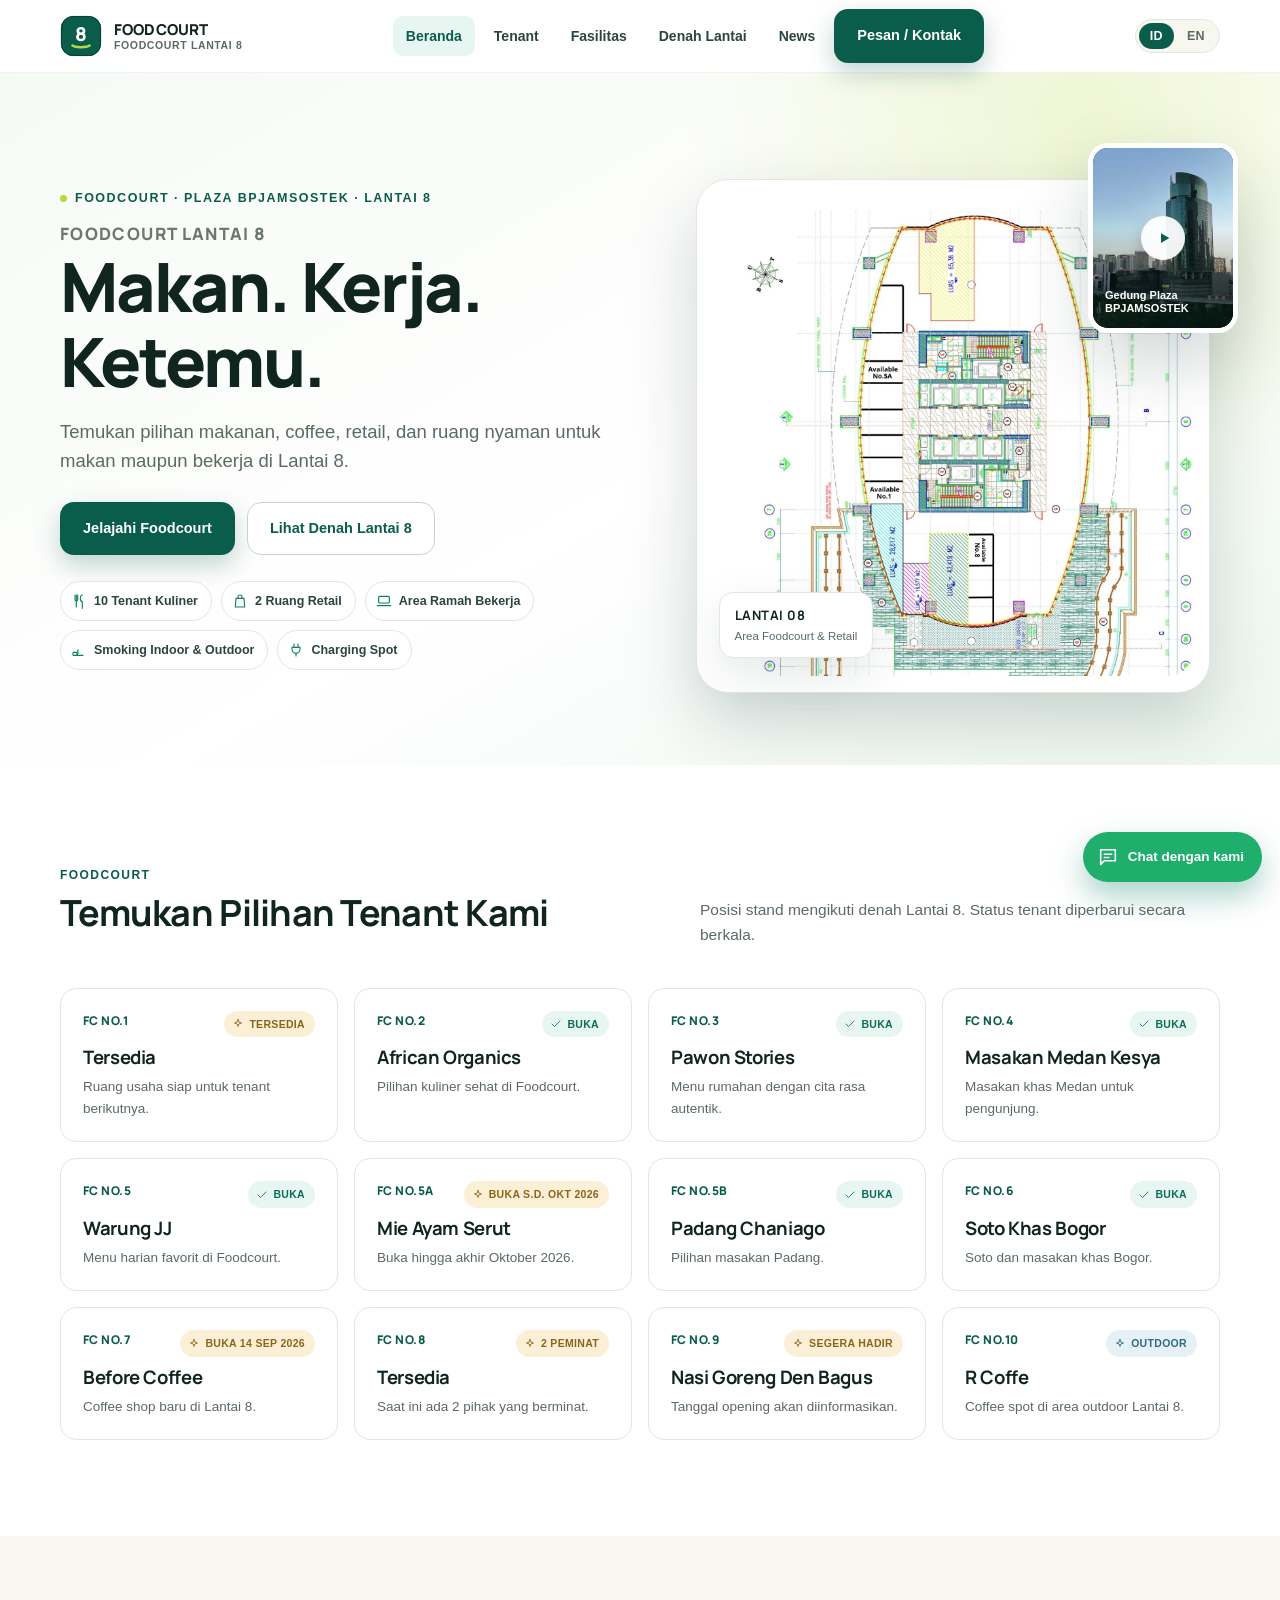
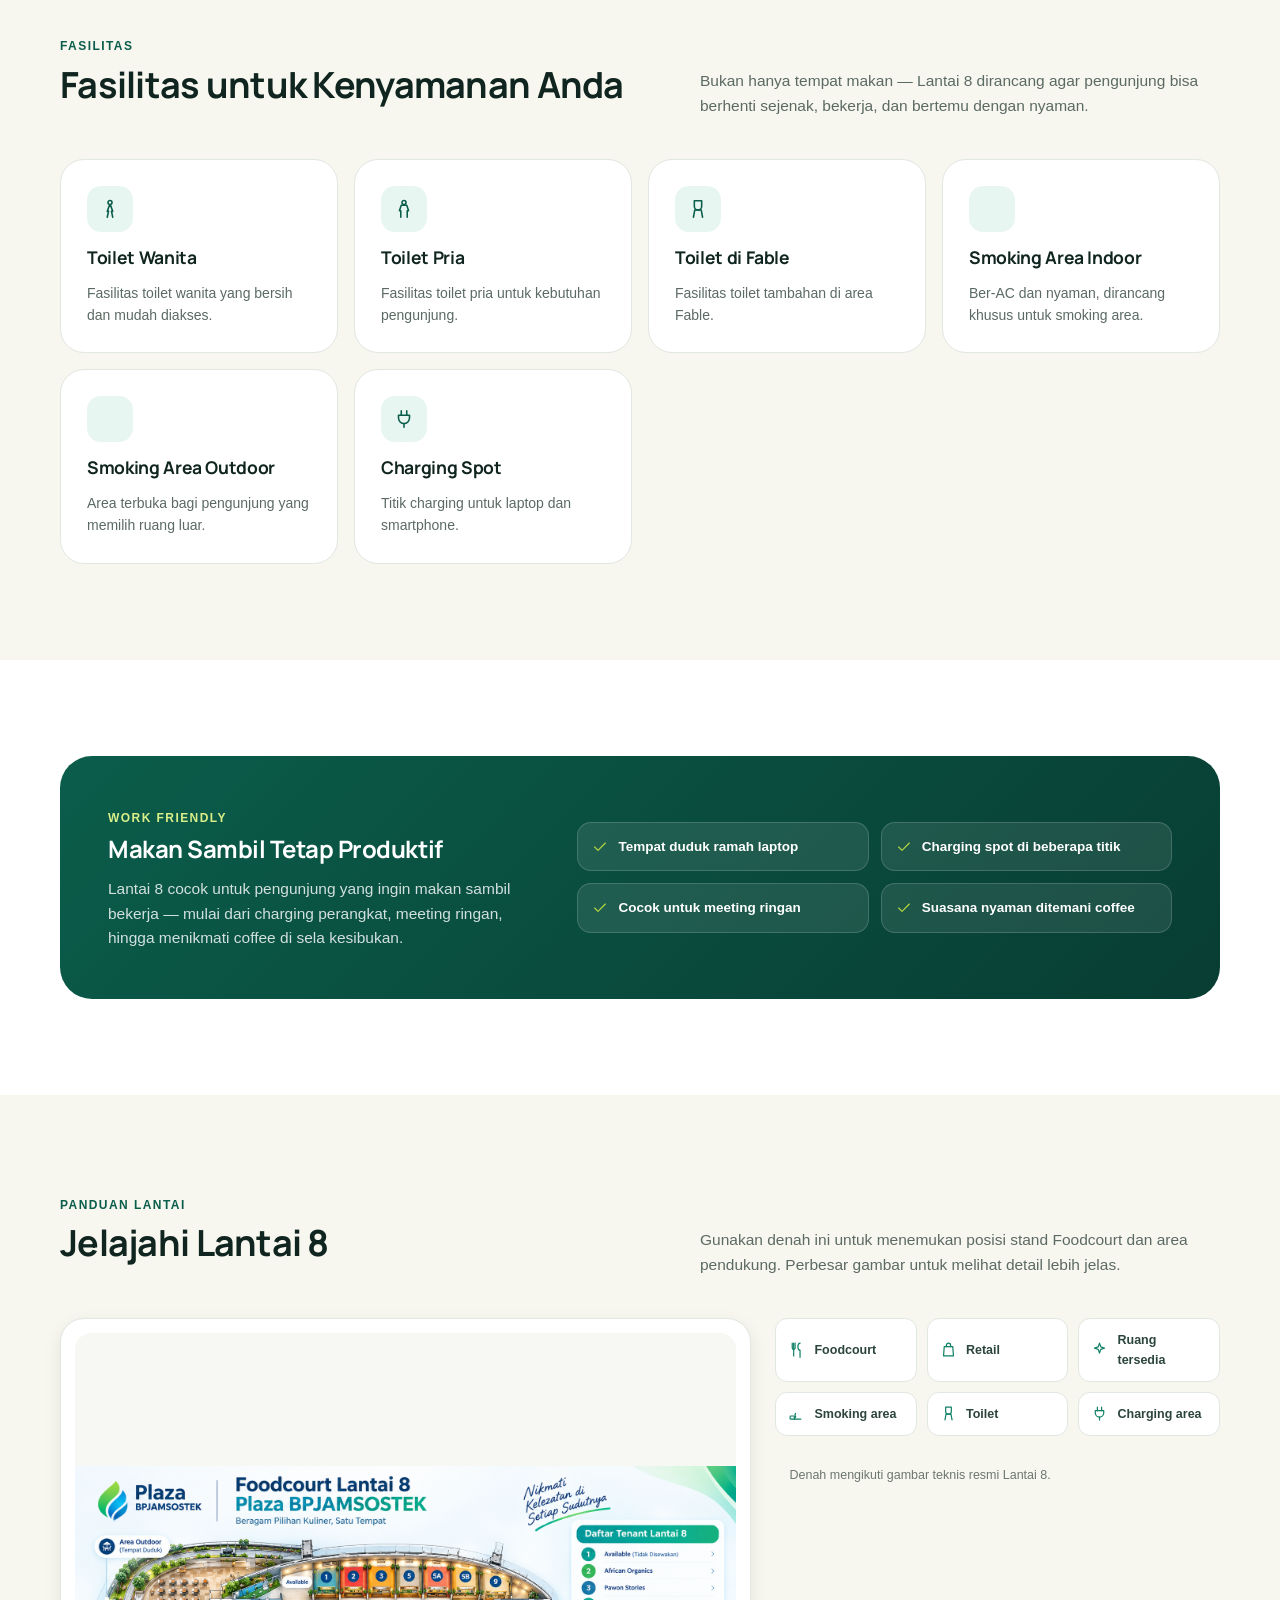
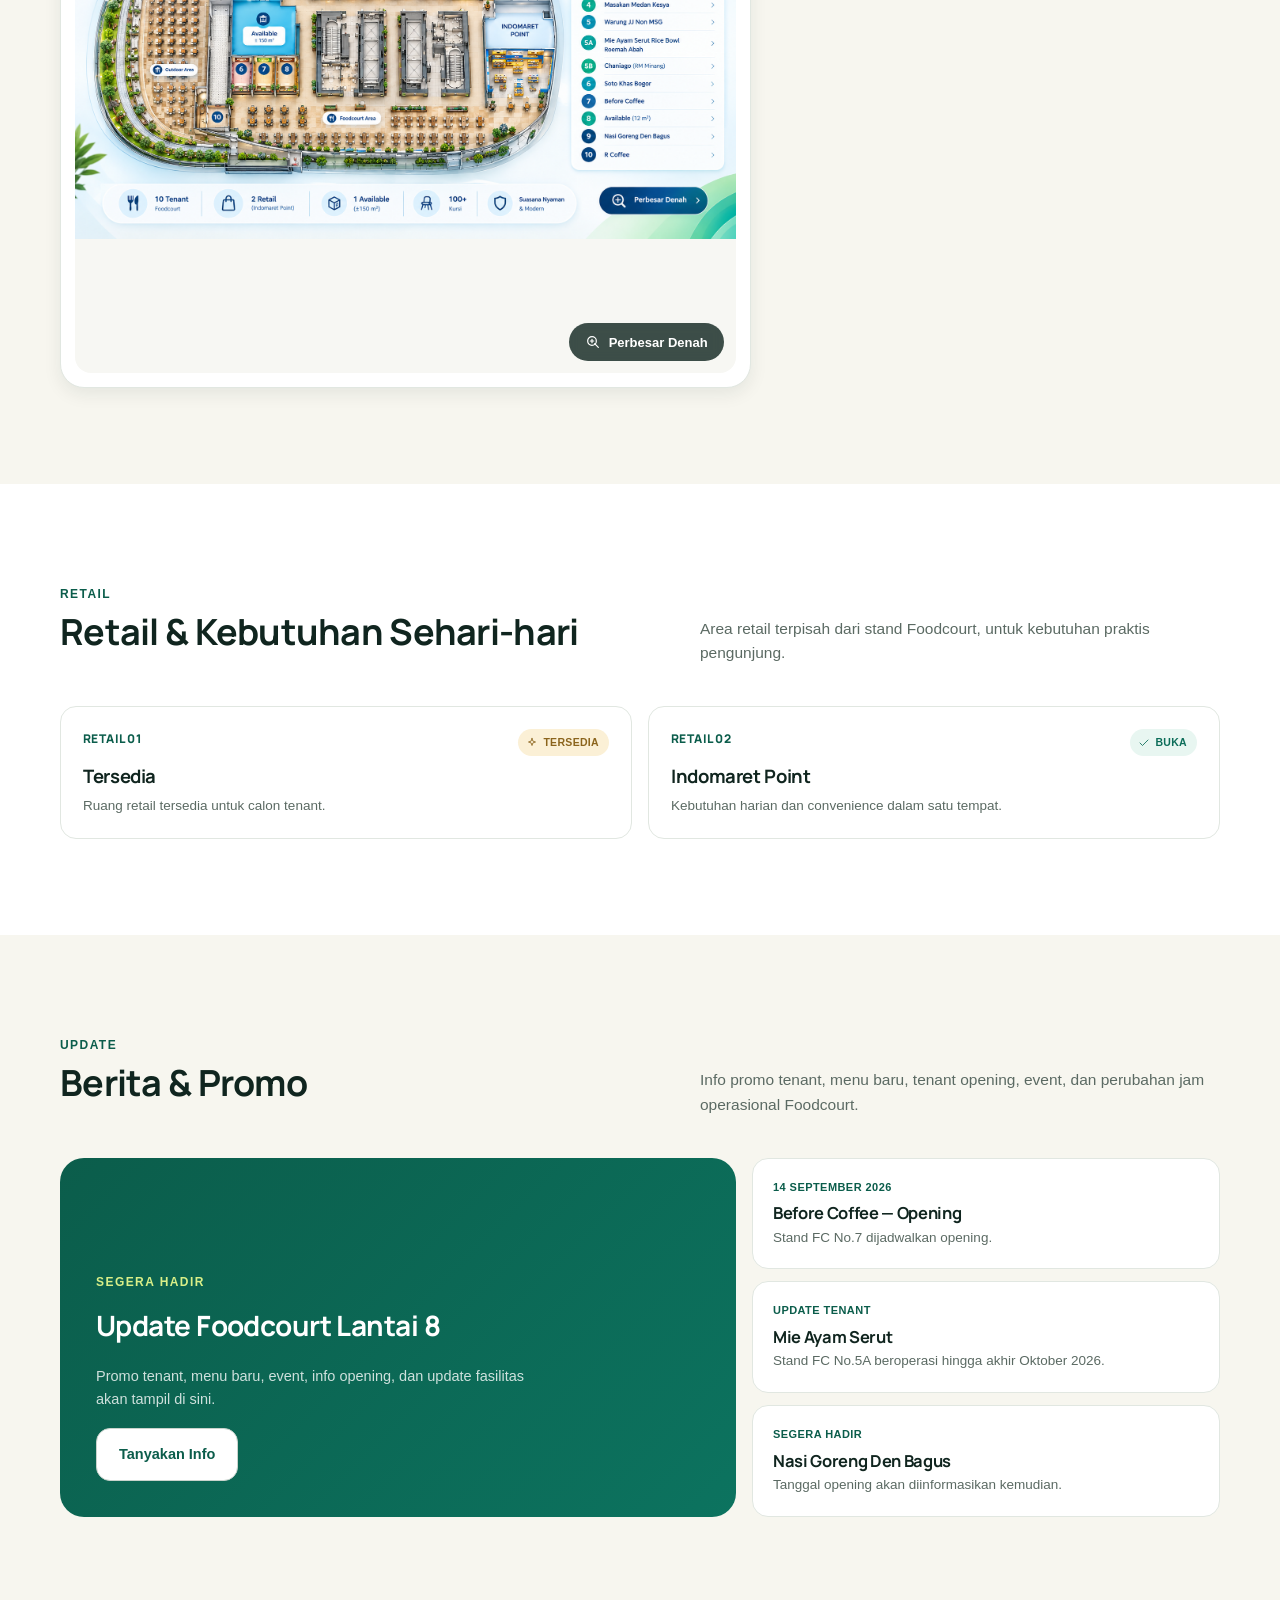
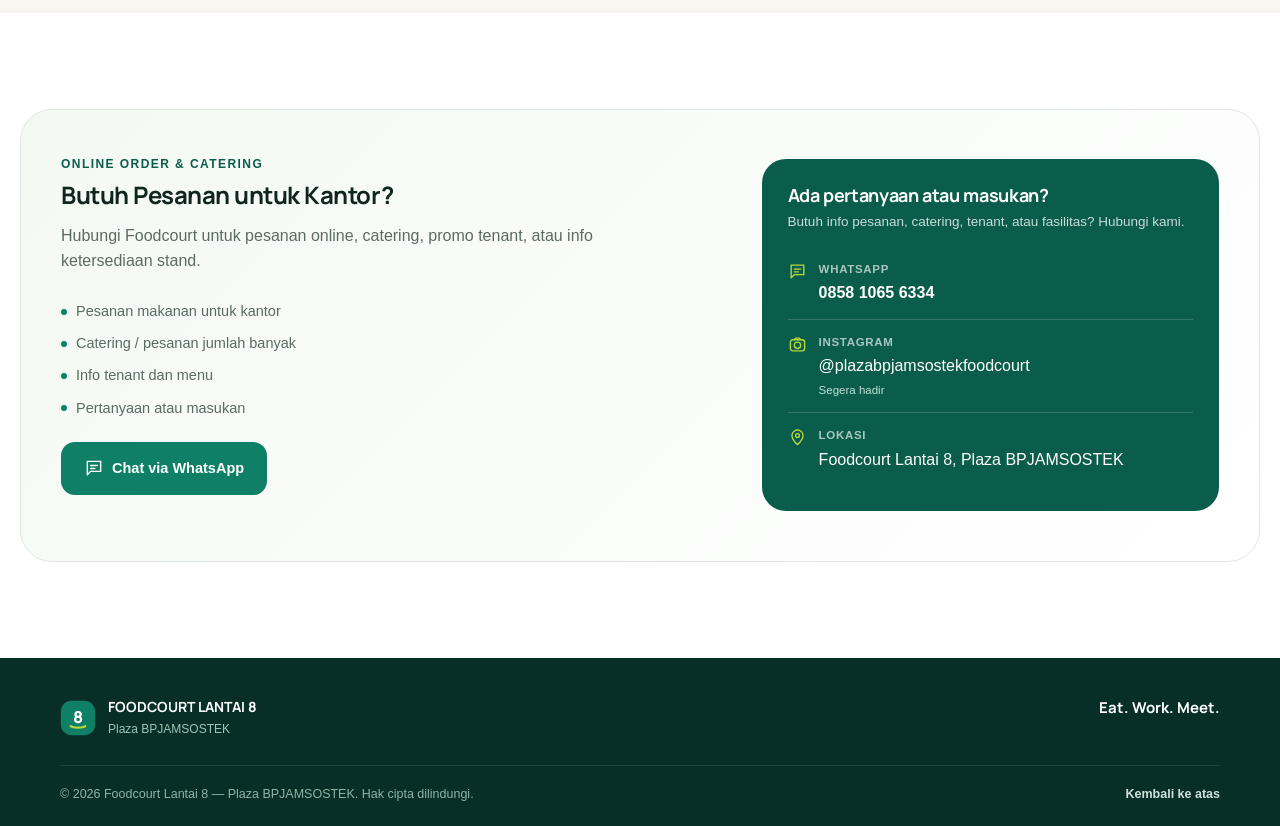
==== commit 5f22f3b5: "updated" ====
--- a/index.html
+++ b/index.html
@@ -97,7 +97,7 @@
 
       <div class="heroVisual">
         <div class="heroCard">
-          <img id="heroFloorImg" src="assets/floorplan-lantai-8.jpg" data-i18n-alt="hero.imageAlt" alt="Denah Foodcourt Lantai 8" data-open-floor loading="eager" fetchpriority="high" width="1414" height="2000">
+          <img id="heroFloorImg" src="assets/floor-lantai-8.jpg" data-i18n-alt="hero.imageAlt" alt="Denah Foodcourt Lantai 8" data-open-floor loading="eager" fetchpriority="high" width="1414" height="2000">
           <div class="floatBadge">
             <b data-i18n="hero.imageBadgeTitle">LANTAI 08</b>
             <span data-i18n="hero.imageBadgeSub">Area Foodcourt &amp; Retail</span>
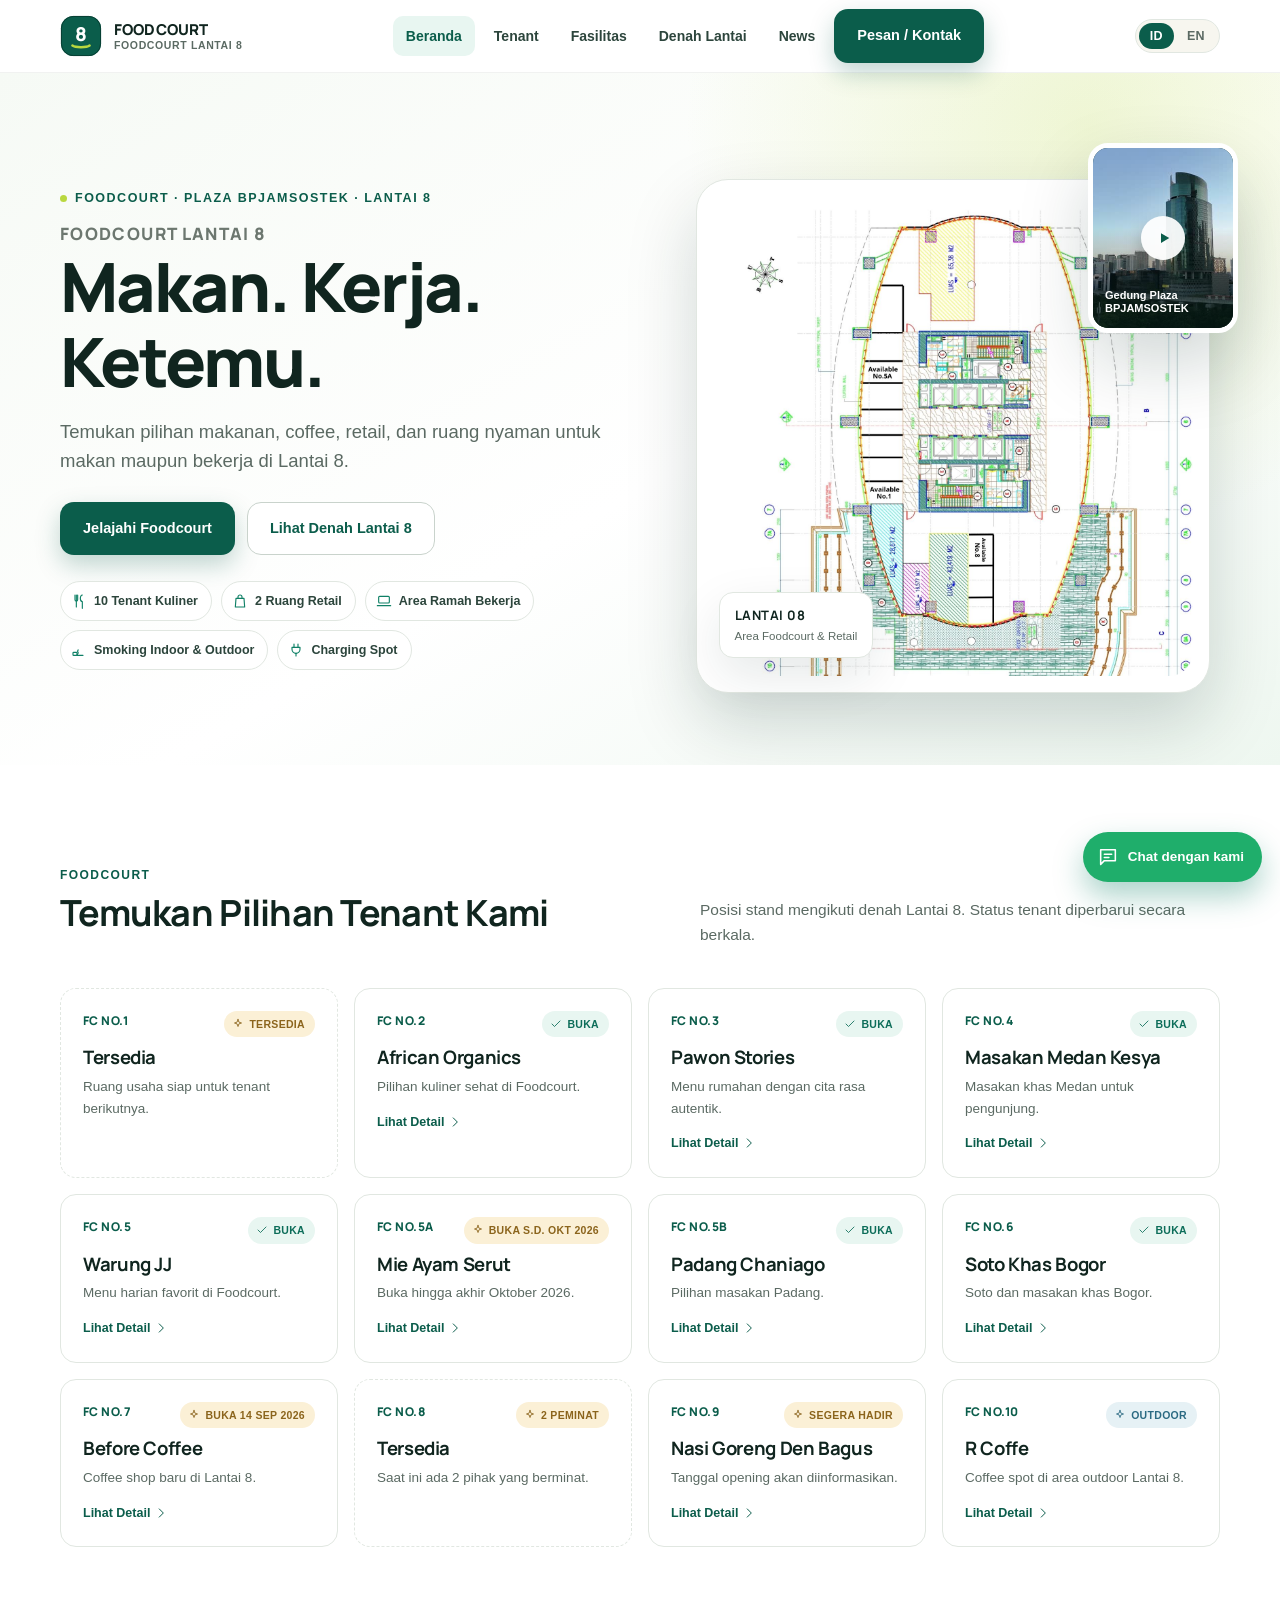
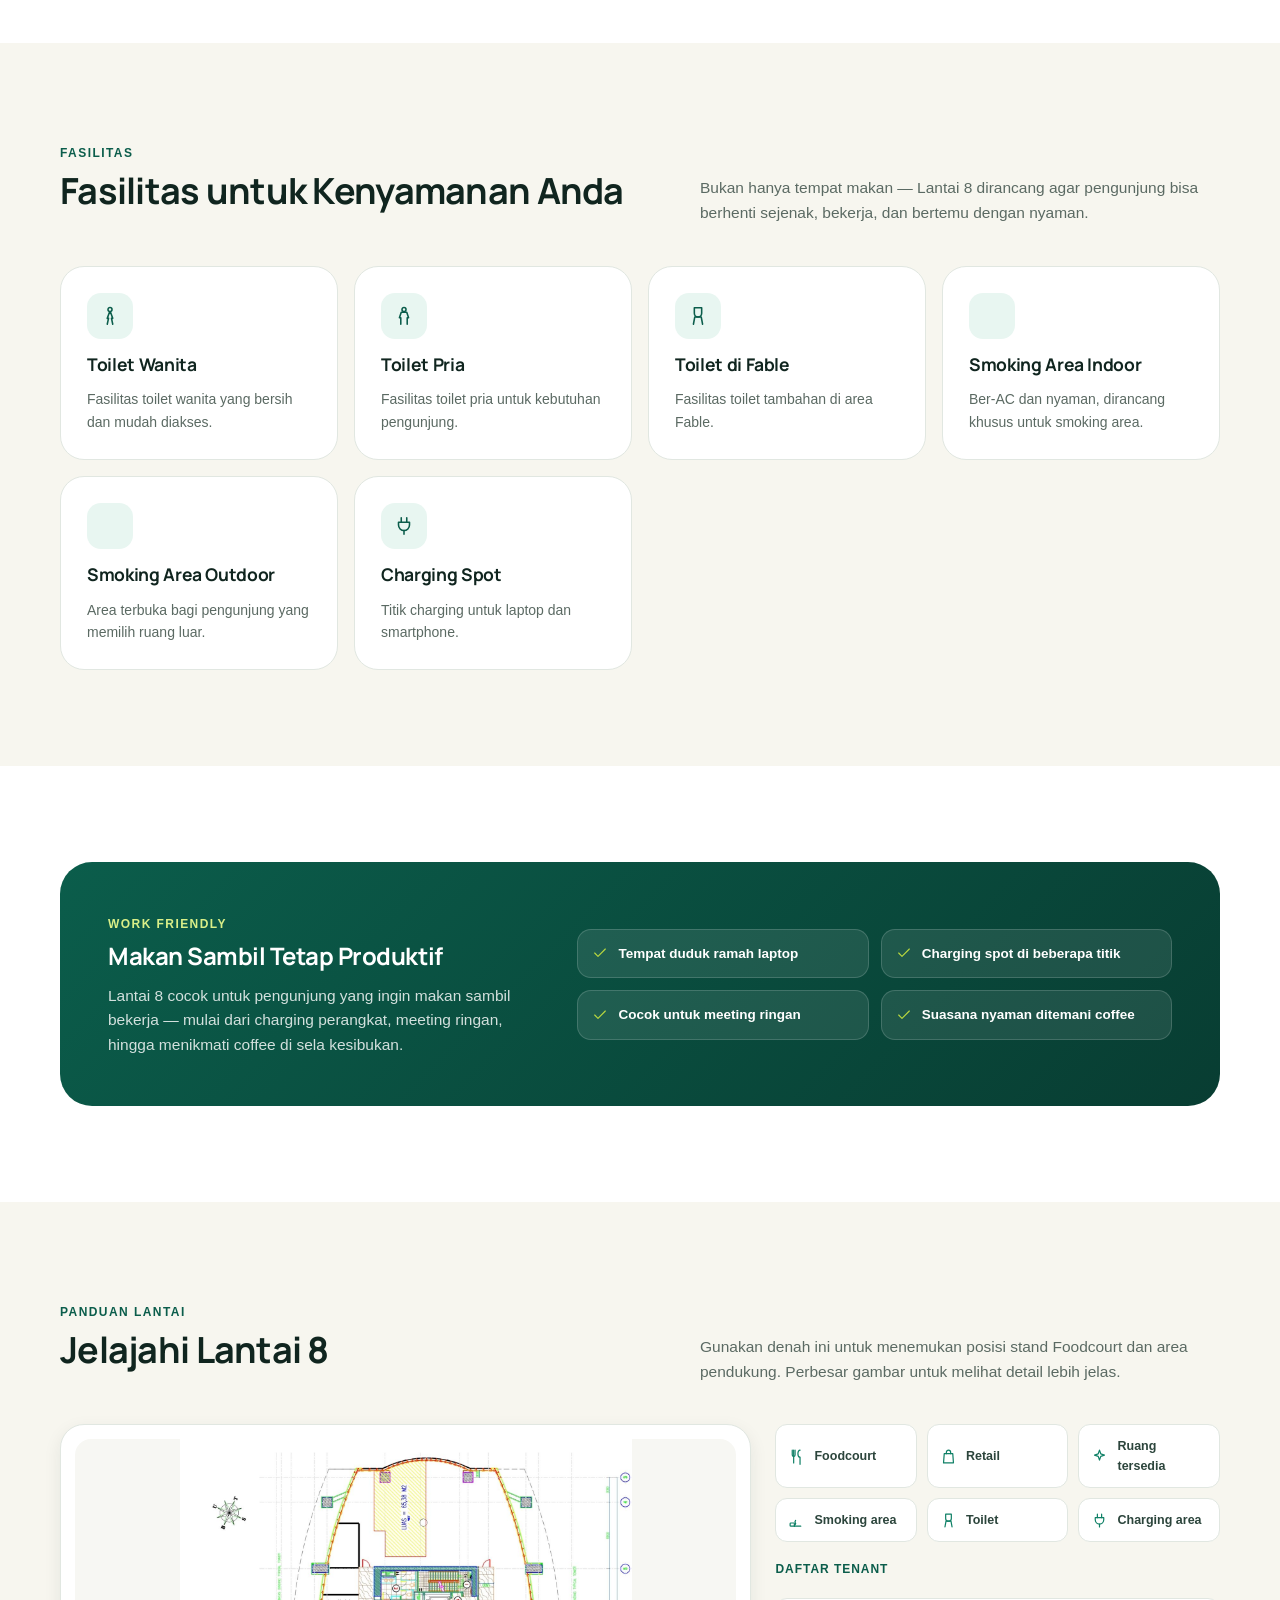
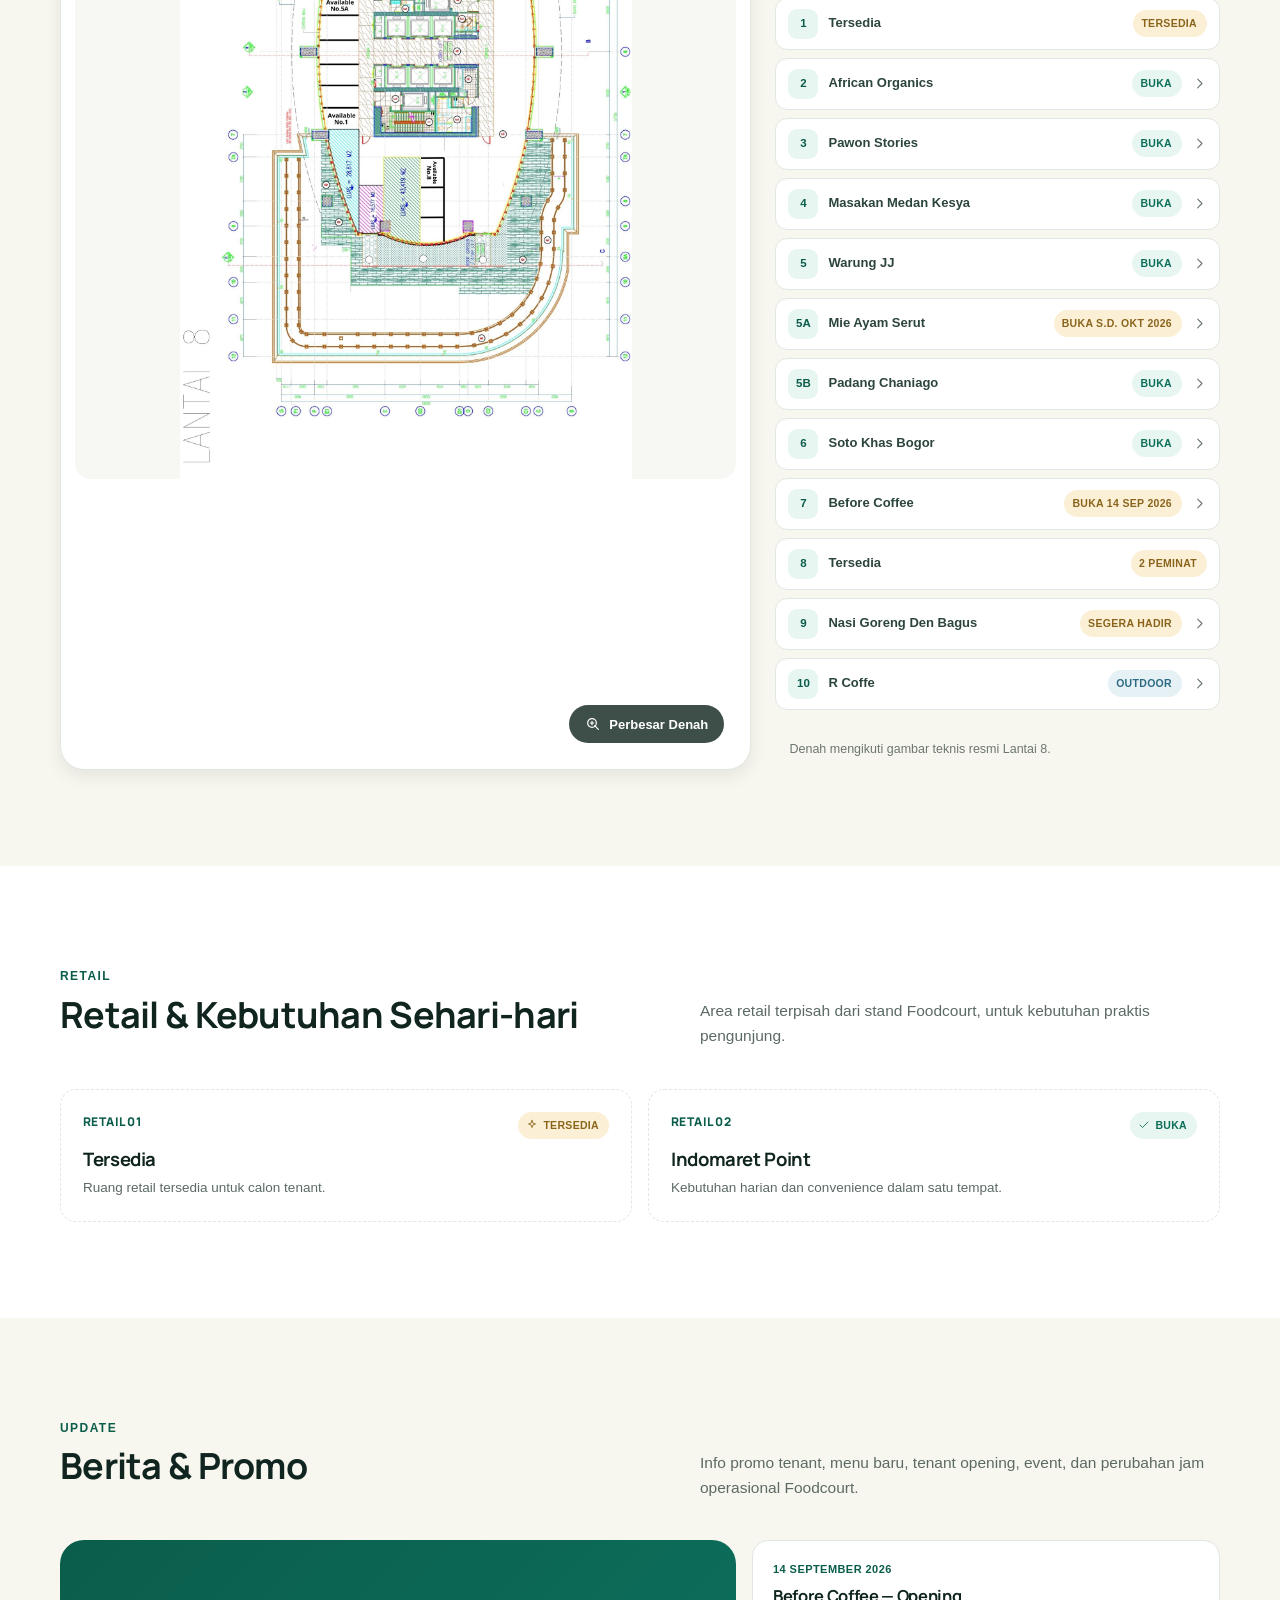
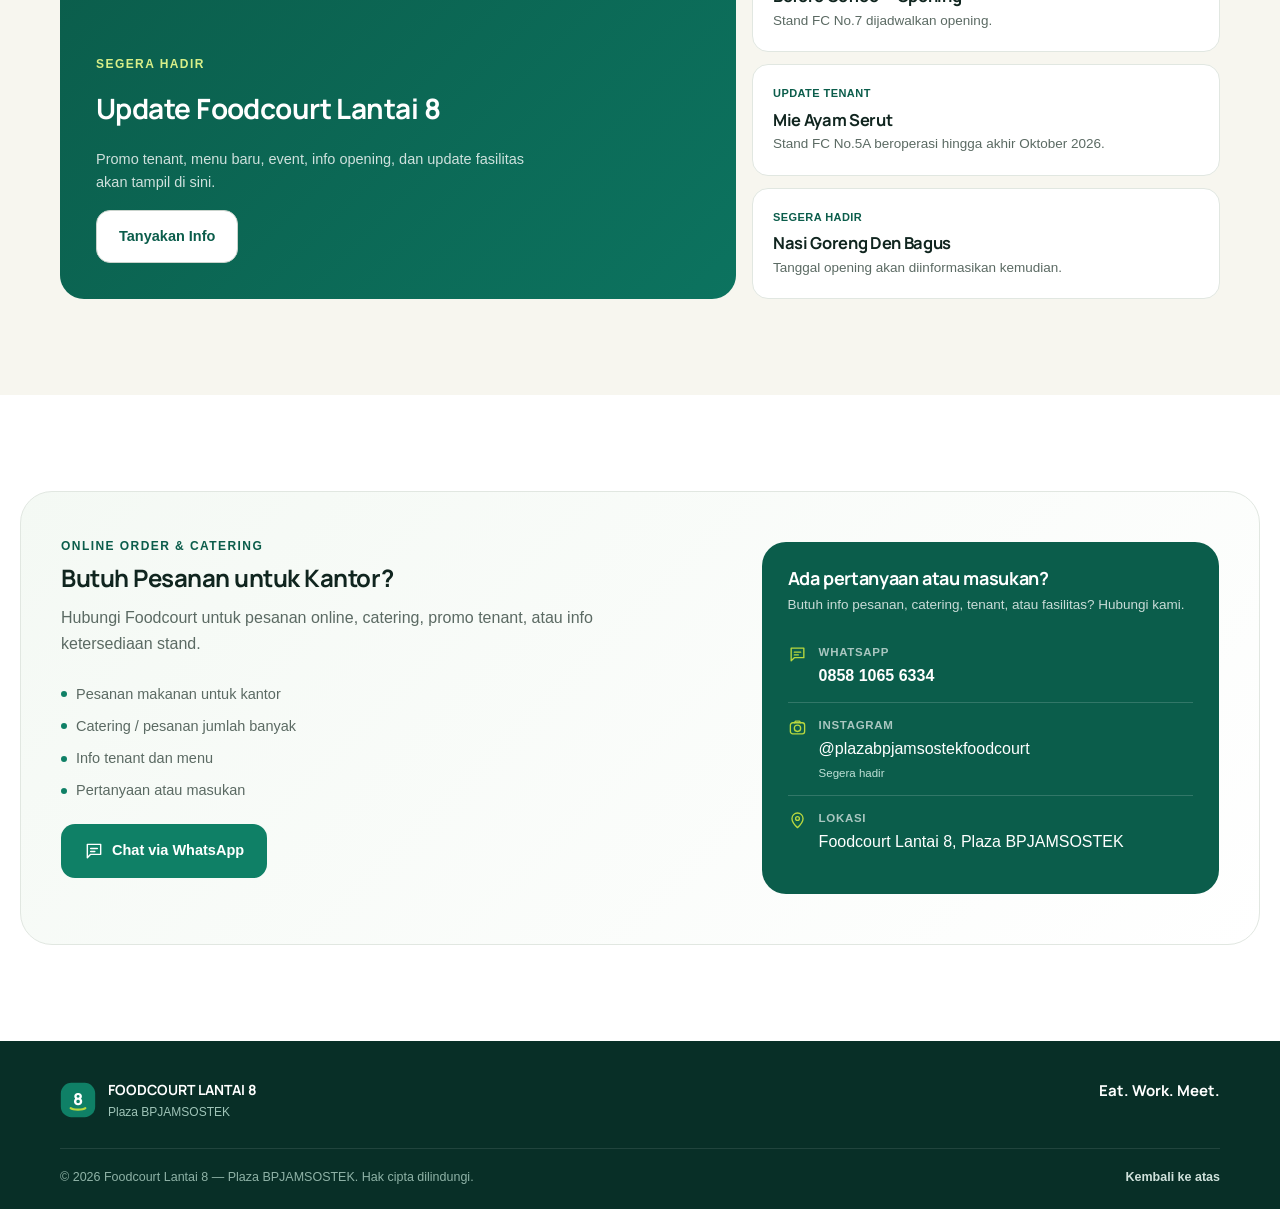
==== commit 43a74fce: "Updated" ====
--- a/index.html
+++ b/index.html
@@ -15,7 +15,7 @@
 <meta property="og:locale:alternate" content="en_US">
 <meta name="twitter:card" content="summary_large_image">
 <meta name="twitter:title" content="Foodcourt Lantai 8 | Plaza BPJAMSOSTEK">
-<meta name="twitter:description" content="Discover a variety of food, coffee, retail, and comfortable spaces to eat, work, and unwind on 8 Floor, Plaza BPJAMSOSTEK.">
+<meta name="twitter:description" content="Discover a variety of food, coffee, retail, and comfortable spaces to eat, work, and unwind on Level 8, Plaza BPJAMSOSTEK.">
 <meta name="twitter:image" content="assets/og-image.jpg">
 
 <link rel="icon" type="image/svg+xml" href="assets/favicon.svg">
@@ -97,7 +97,7 @@
 
       <div class="heroVisual">
         <div class="heroCard">
-          <img id="heroFloorImg" src="assets/floor-lantai-8.jpg" data-i18n-alt="hero.imageAlt" alt="Denah Foodcourt Lantai 8" data-open-floor loading="eager" fetchpriority="high" width="1414" height="2000">
+          <img id="heroFloorImg" src="assets/floorplan-lantai-8.jpg" data-i18n-alt="hero.imageAlt" alt="Denah Foodcourt Lantai 8" data-open-floor loading="eager" fetchpriority="high" width="1414" height="2000">
           <div class="floatBadge">
             <b data-i18n="hero.imageBadgeTitle">LANTAI 08</b>
             <span data-i18n="hero.imageBadgeSub">Area Foodcourt &amp; Retail</span>
@@ -163,6 +163,8 @@
         </div>
         <div class="floorSide">
           <div id="floorLegend"></div>
+          <p class="floorTenantHead" data-i18n="floor.tenantListTitle">Daftar Tenant</p>
+          <div class="floorTenantList" id="floorTenantList"></div>
           <p class="floorNote" data-i18n="floor.note">Denah mengikuti gambar teknis resmi Lantai 8.</p>
         </div>
       </div>
--- a/css/style.css
+++ b/css/style.css
@@ -228,12 +228,29 @@
 .card{
   border:1px solid var(--line);border-radius:var(--radius);padding:22px;background:#fff;
   transition:transform .2s var(--ease), box-shadow .2s var(--ease), border-color .2s;
+  display:block;text-decoration:none;
 }
 .card:hover{transform:translateY(-4px);box-shadow:var(--shadow);border-color:var(--line-strong);}
 .card-top{display:flex;align-items:flex-start;justify-content:space-between;gap:10px;margin-bottom:10px;}
 .stand-code{font-family:var(--font-display);font-size:12px;font-weight:800;color:var(--green);text-transform:uppercase;letter-spacing:.04em;}
 .card h3{font-size:18.5px;margin:2px 0 8px;}
 .card p{font-size:13.5px;color:var(--muted);}
+
+/* Kartu tenant "Tersedia/Available" (tanpa slug) -> statis, tidak
+   berperilaku seperti tombol, sesuai instruksi agar tidak dianggap
+   tenant aktif. */
+.card--static{cursor:default;}
+.card--static:hover{transform:none;box-shadow:none;border-color:var(--line);}
+.card--static{border-style:dashed;}
+
+/* Kartu tenant asli (punya slug) -> jelas terlihat bisa diklik */
+.card--tenant{cursor:pointer;}
+.cardCta{
+  display:inline-flex;align-items:center;gap:4px;margin-top:14px;
+  font-size:12.5px;font-weight:800;color:var(--green);
+}
+.cardCtaIcon{width:14px;height:14px;transition:transform .18s var(--ease);}
+.card--tenant:hover .cardCtaIcon{transform:translateX(3px);}
 
 .badge{
   display:inline-flex;align-items:center;gap:5px;padding:5px 10px 5px 8px;border-radius:999px;
@@ -295,6 +312,24 @@
 .legendItem{display:flex;align-items:center;gap:9px;background:#fff;border:1px solid var(--line);border-radius:12px;padding:11px 12px;font-size:12.5px;font-weight:700;color:#2c453c;}
 .legendItem .icon{width:17px;height:17px;color:var(--green-2);}
 .floorNote{font-size:12.5px;color:var(--muted-2);background:var(--cream);border-radius:12px;padding:12px 14px;line-height:1.5;}
+
+/* Daftar tenant di samping/bawah denah — alternatif yang akurat
+   dibanding overlay klik di atas gambar denah teknis. */
+.floorTenantHead{font-size:12px;font-weight:800;color:var(--green);text-transform:uppercase;letter-spacing:.08em;}
+.floorTenantList{display:flex;flex-direction:column;gap:8px;}
+.floorTenantRow{
+  display:flex;align-items:center;gap:10px;background:#fff;border:1px solid var(--line);border-radius:12px;
+  padding:10px 12px;text-decoration:none;color:inherit;font-size:13px;
+  transition:transform .15s var(--ease),box-shadow .15s var(--ease),border-color .15s;
+}
+.floorTenantRow.is-link:hover{transform:translateX(3px);box-shadow:var(--shadow-sm);border-color:var(--line-strong);}
+.floorTenantStand{
+  width:30px;height:30px;border-radius:9px;background:var(--green-soft);color:var(--green);
+  display:flex;align-items:center;justify-content:center;font-weight:800;font-size:11.5px;flex-shrink:0;
+}
+.floorTenantName{flex:1;font-weight:700;color:#2c453c;}
+.floorTenantBadge{flex-shrink:0;}
+.floorTenantChevron{width:15px;height:15px;color:var(--muted-2);flex-shrink:0;}
 
 /* --- Floor viewer overlay --- */
 #floorViewer{
@@ -413,6 +448,84 @@
 .reveal.is-visible{opacity:1;transform:translateY(0);}
 
 /* =========================================================
+   TENANT DETAIL PAGE (tenants/<slug>/)
+   ========================================================= */
+.tenantDetailSection{padding-top:clamp(28px,5vw,44px);}
+
+.tdBack{
+  display:inline-flex;align-items:center;gap:7px;margin-bottom:22px;
+  font-weight:700;font-size:14px;color:var(--green);text-decoration:none;
+}
+.tdBack .icon{width:18px;height:18px;}
+.tdBack:hover{text-decoration:underline;}
+
+.tdMedia{
+  border-radius:var(--radius-xl);overflow:hidden;border:1px solid var(--line);
+  box-shadow:var(--shadow);background:var(--cream);aspect-ratio:16/9;max-height:440px;
+}
+.tdMedia img{width:100%;height:100%;object-fit:cover;}
+.tdPlaceholder{
+  width:100%;height:100%;display:flex;flex-direction:column;align-items:center;justify-content:center;gap:10px;
+  color:var(--muted-2);
+  background:repeating-linear-gradient(135deg, rgba(11,93,75,.05) 0 14px, transparent 14px 28px), var(--cream);
+}
+.tdPlaceholderIcon{width:32px;height:32px;opacity:.55;}
+.tdPlaceholder span{font-size:13.5px;font-weight:700;}
+
+.tdIdentity{display:flex;align-items:flex-start;gap:16px;margin-top:22px;flex-wrap:wrap;}
+.tdLogo{
+  width:76px;height:76px;border-radius:18px;background:#fff;border:1px solid var(--line);
+  box-shadow:var(--shadow-sm);display:flex;align-items:center;justify-content:center;flex-shrink:0;overflow:hidden;
+}
+.tdLogo img{width:100%;height:100%;object-fit:cover;}
+.tdLogo span{font-size:10px;font-weight:800;color:var(--muted-2);text-align:center;text-transform:uppercase;letter-spacing:.03em;padding:0 6px;line-height:1.3;}
+.tdIdentityText{min-width:0;}
+.tdMetaRow{display:flex;align-items:center;gap:10px;margin-bottom:6px;flex-wrap:wrap;}
+.tdIdentityText h1{font-size:clamp(22px,3.4vw,32px);margin:0 0 4px;}
+.tdCategory{color:var(--muted);font-size:14.5px;font-weight:600;}
+
+.tdSection{margin-top:clamp(30px,5vw,48px);}
+.tdSection h2{font-size:clamp(19px,2.4vw,25px);margin-bottom:14px;}
+.tdSection > p{color:var(--muted);font-size:15px;max-width:680px;}
+.tdEmptyNote{color:var(--muted-2);font-size:14px;background:var(--cream);border-radius:12px;padding:14px 16px;display:inline-block;}
+
+.tdMenuChips{display:flex;flex-wrap:wrap;gap:10px;margin-bottom:12px;}
+.tdMenuChip{background:var(--green-soft);color:#0c6d59;font-weight:700;font-size:13px;padding:9px 15px;border-radius:999px;}
+.tdMenuNote{color:var(--muted-2);font-size:12.5px;background:var(--cream);border-radius:12px;padding:12px 14px;max-width:680px;}
+
+.tdOrderSection .btn{margin-top:2px;}
+.tdOrderUnavailable{background:var(--gold-bg);color:var(--gold-ink);border-radius:var(--radius);padding:18px 20px;max-width:520px;}
+.tdOrderUnavailable p{margin:0 0 10px;font-size:14px;}
+.tdOrderUnavailable .btn{margin-top:4px;}
+
+.tdNewsList{display:grid;gap:12px;max-width:680px;}
+
+.tdManagementBox{
+  background:linear-gradient(135deg,var(--green),var(--green-deep));color:#fff;
+  border-radius:var(--radius-lg);padding:clamp(22px,4vw,32px);
+}
+.tdManagementBox h3{color:#fff;font-size:19px;margin-bottom:6px;}
+.tdManagementBox p{color:rgba(255,255,255,.82);font-size:14px;max-width:520px;margin-bottom:16px;}
+.tdManagementBox .btn.primary{background:#fff;color:var(--green);}
+.tdManagementBox .btn.primary:hover{background:#f2f6f2;}
+
+.tdRelatedGrid{display:grid;grid-template-columns:repeat(auto-fit,minmax(200px,1fr));gap:14px;}
+.tdRelatedCard{
+  display:block;background:#fff;border:1px solid var(--line);border-radius:var(--radius);padding:18px;
+  text-decoration:none;color:inherit;transition:transform .18s var(--ease),box-shadow .18s var(--ease);
+}
+.tdRelatedCard:hover{transform:translateY(-3px);box-shadow:var(--shadow-sm);}
+.tdRelatedCard h4{font-size:15.5px;margin:6px 0 8px;font-family:var(--font-display);}
+.tdRelatedCta{display:inline-flex;align-items:center;gap:4px;font-size:12.5px;font-weight:800;color:var(--green);}
+.tdRelatedIcon{width:13px;height:13px;}
+
+.tdBackBottom{margin-top:8px;display:inline-flex;}
+
+.tdNotFound{text-align:center;padding:clamp(60px,10vw,110px) 20px;max-width:480px;margin:0 auto;}
+.tdNotFound h1{font-size:clamp(24px,3vw,30px);}
+.tdNotFound p{color:var(--muted);margin-bottom:22px;}
+
+/* =========================================================
    RESPONSIVE BREAKPOINTS
    ========================================================= */
 
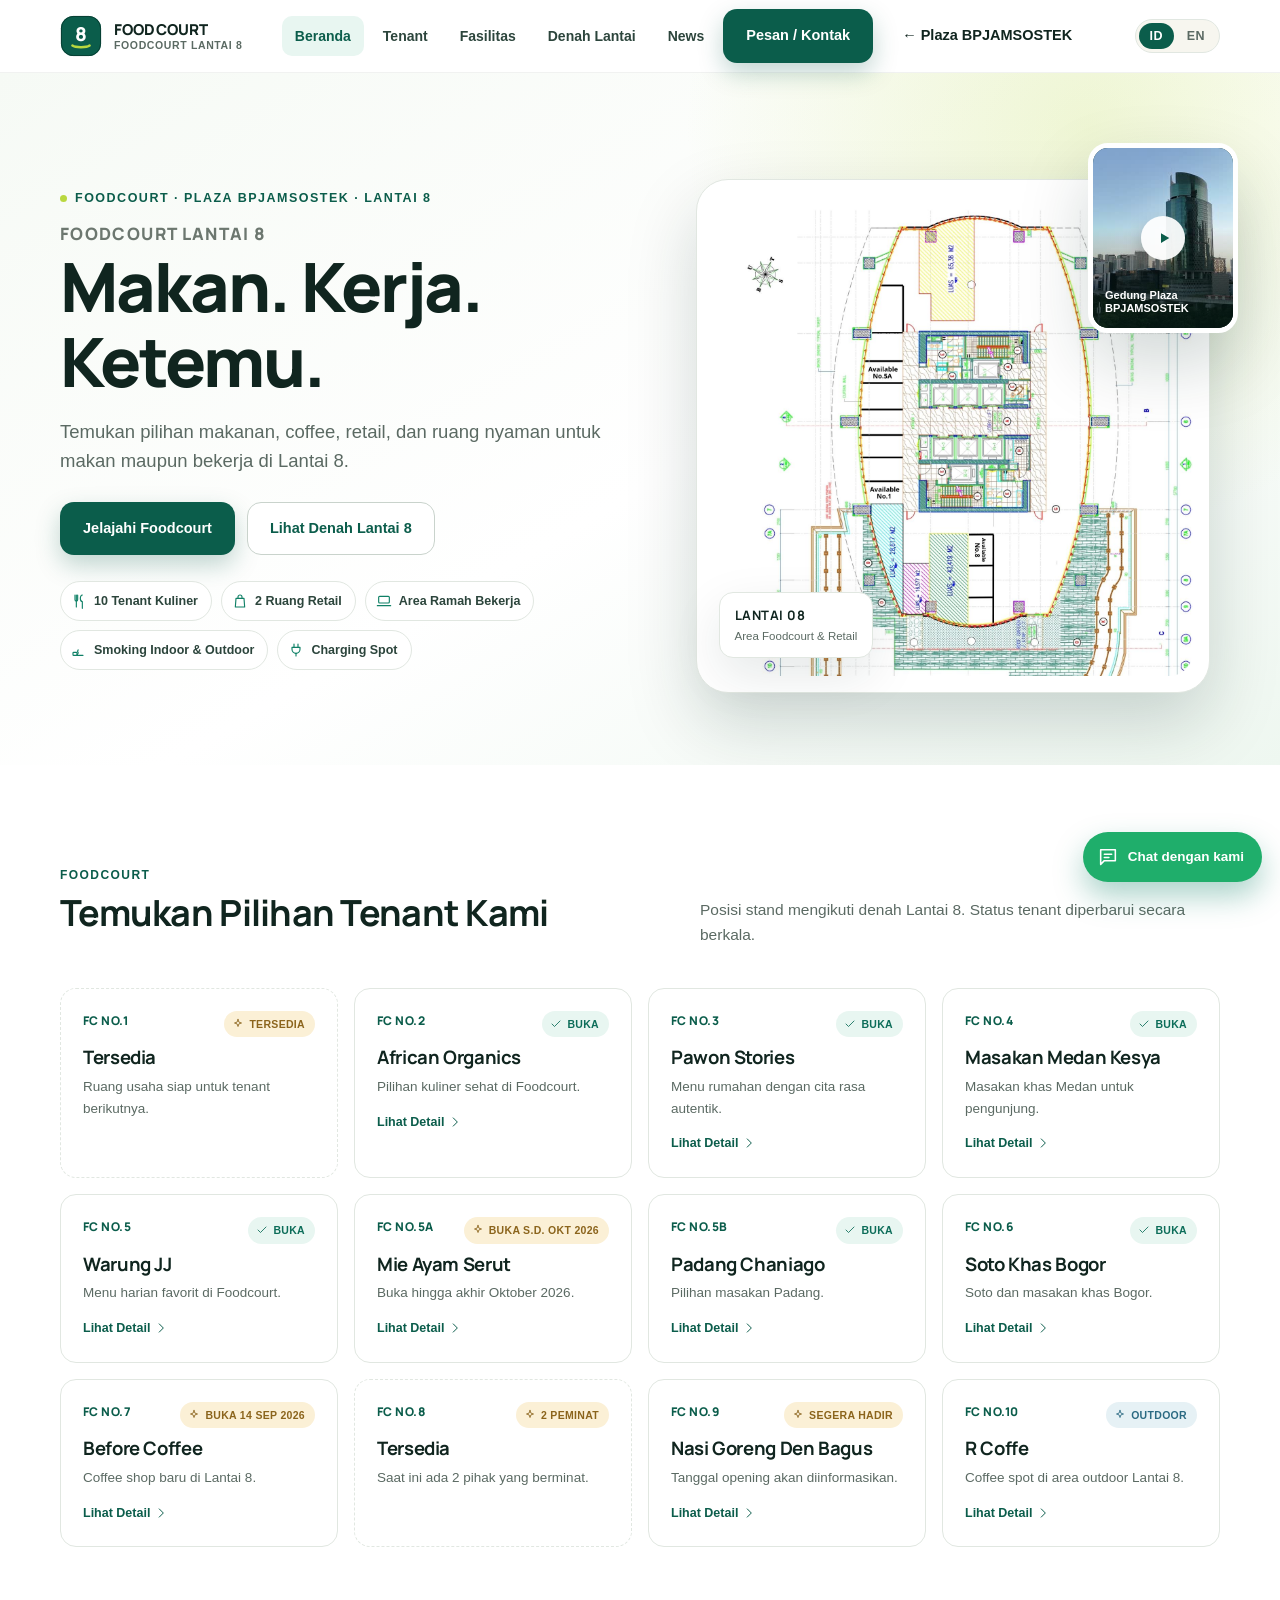
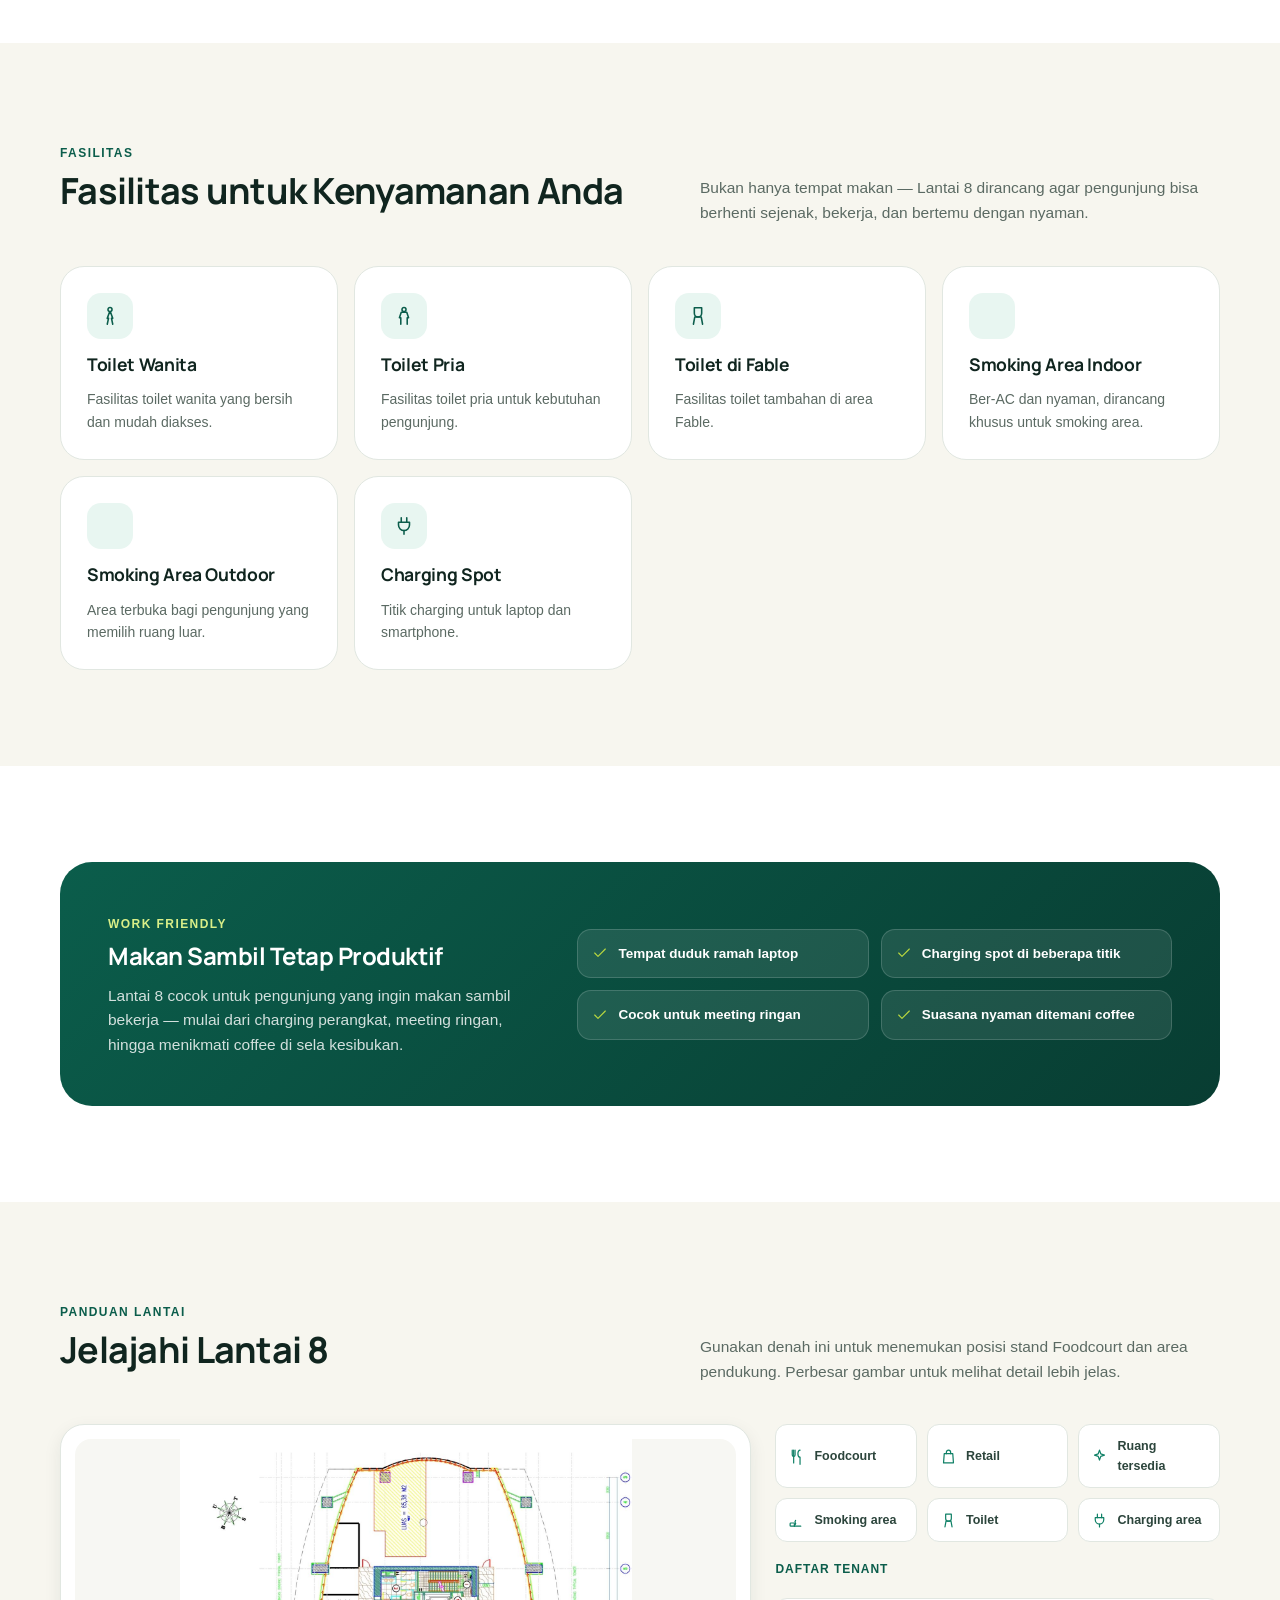
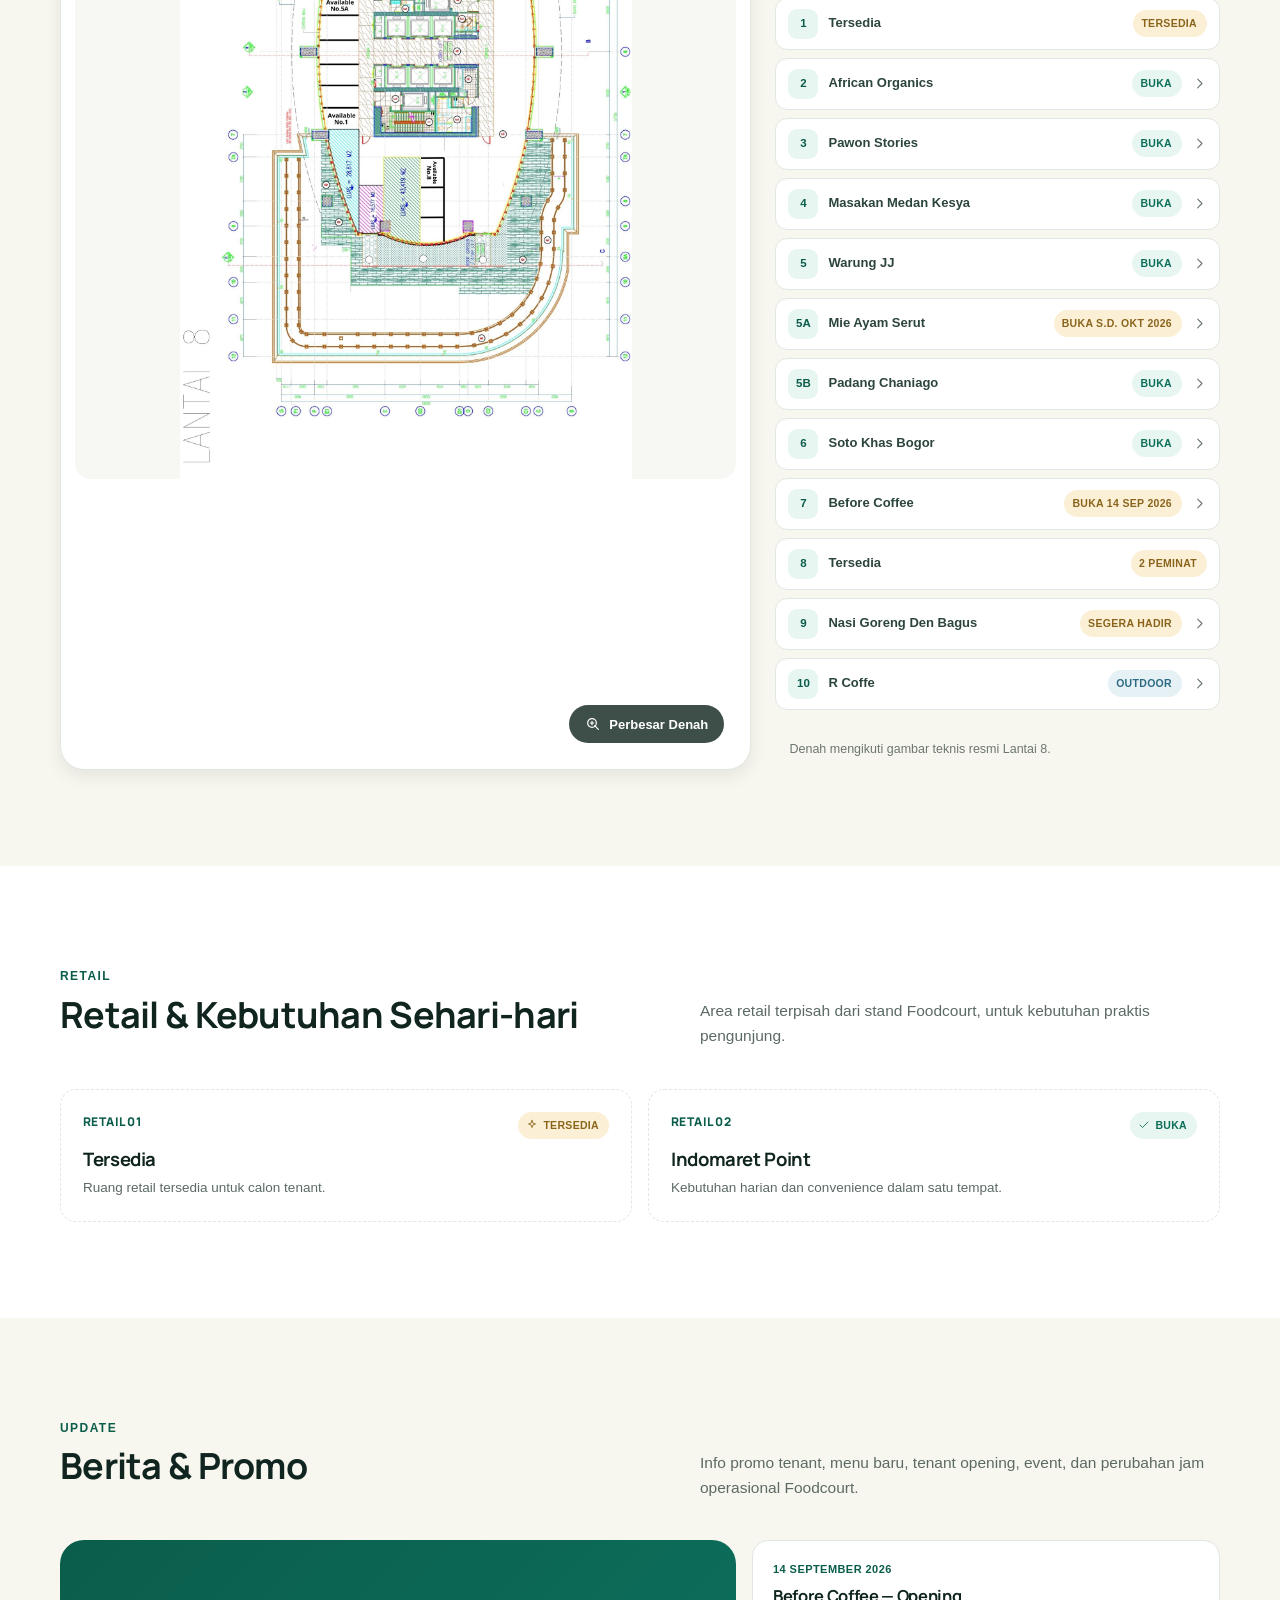
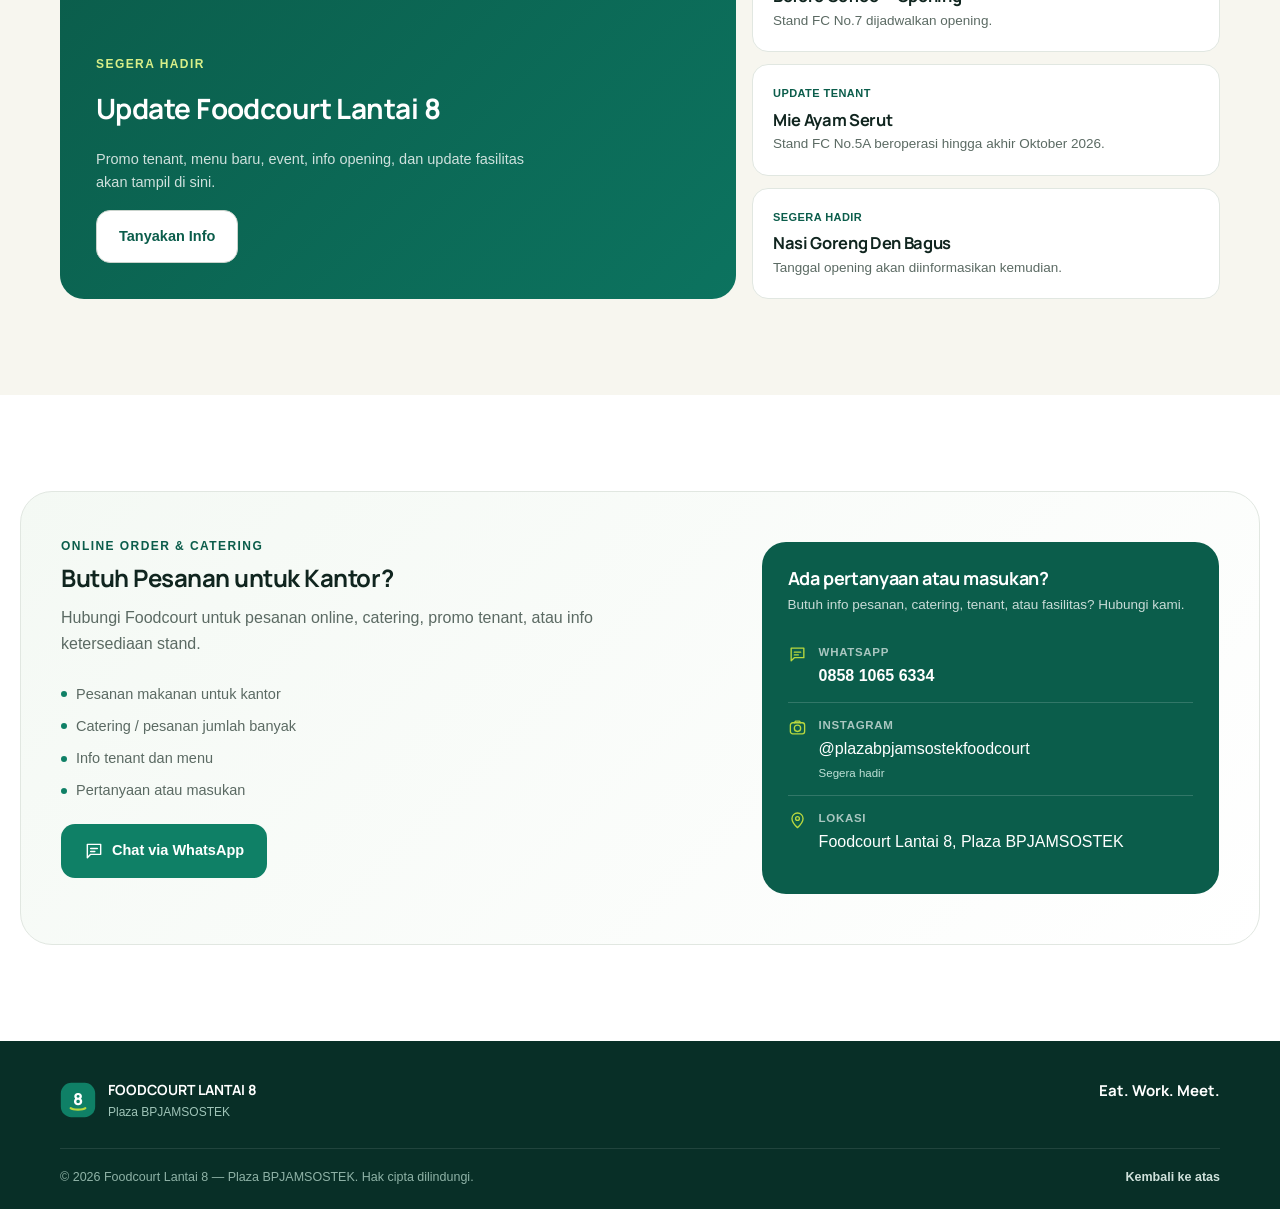
==== commit 6adb888f: "Update index.html" ====
--- a/index.html
+++ b/index.html
@@ -15,7 +15,7 @@
 <meta property="og:locale:alternate" content="en_US">
 <meta name="twitter:card" content="summary_large_image">
 <meta name="twitter:title" content="Foodcourt Lantai 8 | Plaza BPJAMSOSTEK">
-<meta name="twitter:description" content="Discover a variety of food, coffee, retail, and comfortable spaces to eat, work, and unwind on Level 8, Plaza BPJAMSOSTEK.">
+<meta name="twitter:description" content="Discover a variety of food, coffee, retail, and comfortable spaces to eat, work, and unwind on 8 Floor, Plaza BPJAMSOSTEK.">
 <meta name="twitter:image" content="assets/og-image.jpg">
 
 <link rel="icon" type="image/svg+xml" href="assets/favicon.svg">
@@ -50,6 +50,10 @@
       <a class="navLink" data-section="floor" href="#floor" data-i18n="nav.floorGuide">Denah Lantai</a>
       <a class="navLink" data-section="news" href="#news" data-i18n="nav.news">News</a>
       <a class="btn primary" href="#contact" data-i18n="nav.contact">Pesan / Kontak</a>
+      <!-- TOMBOL KEMBALI KE WEBSITE UTAMA -->
+      <a class="btn back-main" href="https://plazabpjamsostek.github.io/">
+      ← Plaza BPJAMSOSTEK
+      </a>
     </nav>
 
     <div class="navRight">
